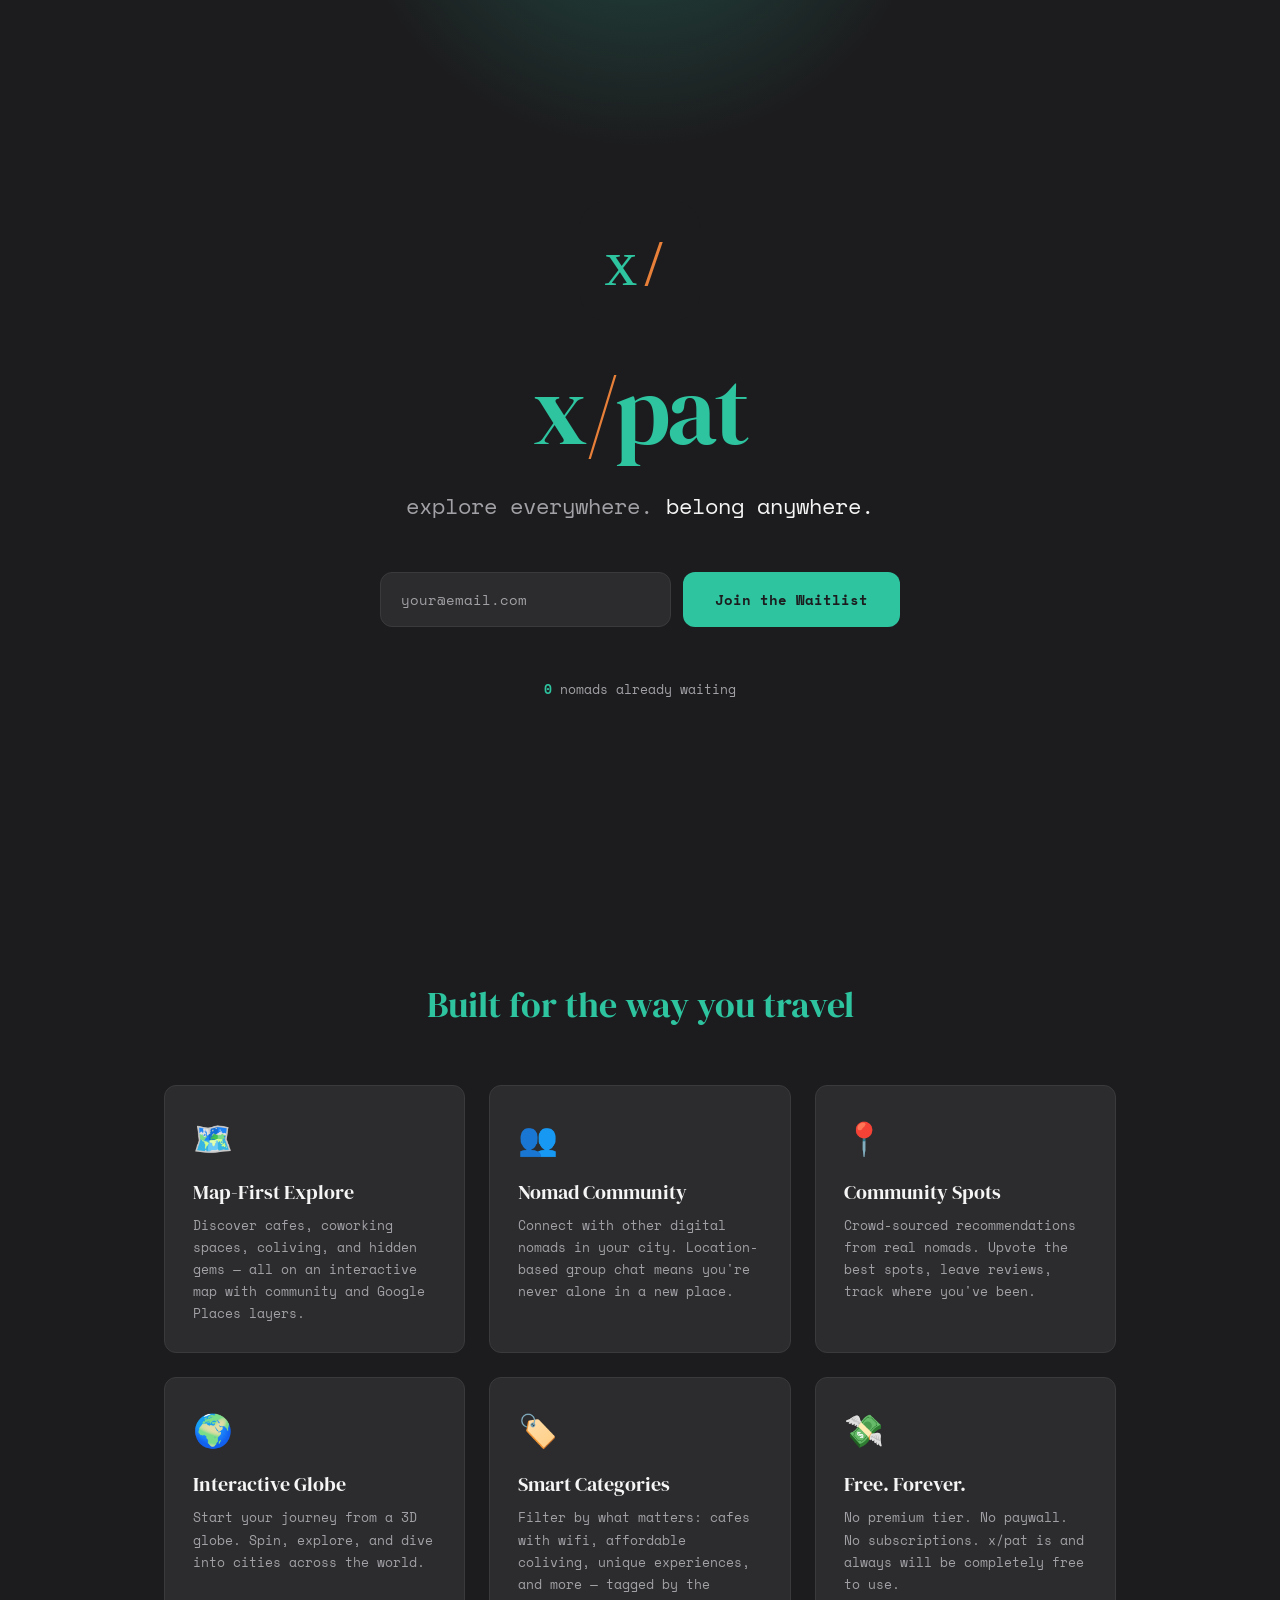
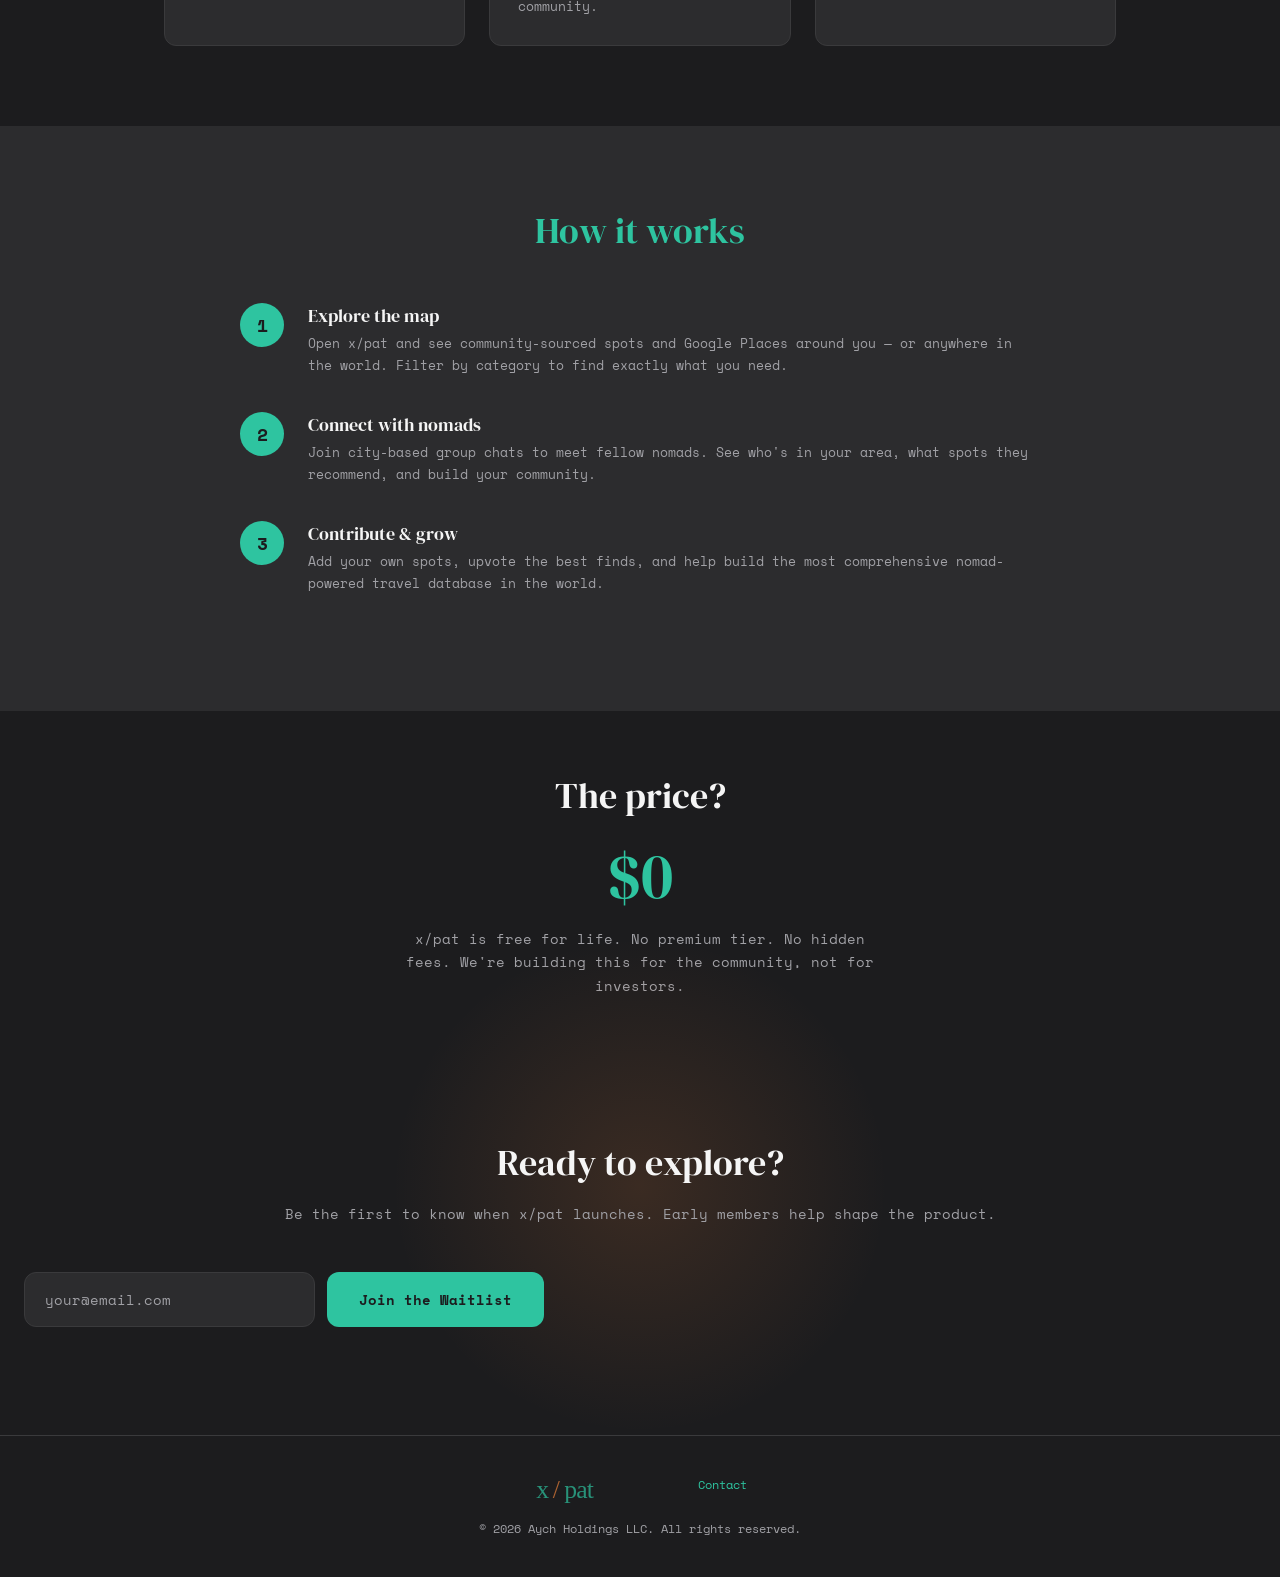
==== index.html @ 2e7b9e13 "Apply 2A brand identity across waitlist site - App icon: x/ monogram (teal x, amber slash) on dark r" ====
<!DOCTYPE html>
<html lang="en">
<head>
<meta charset="UTF-8">
<meta name="viewport" content="width=device-width, initial-scale=1.0">
<title>x/pat — explore everywhere. belong anywhere.</title>
<meta name="description" content="x/pat is the community-powered travel platform built for digital nomads. Discover spots, connect with nomads, explore the world. Free forever.">
<meta property="og:title" content="x/pat — explore everywhere. belong anywhere.">
<meta property="og:description" content="The travel app built by nomads, for nomads. Join the waitlist.">
<meta property="og:type" content="website">
<meta property="og:url" content="https://xpat.social">
<meta name="twitter:card" content="summary_large_image">
<link rel="canonical" href="https://xpat.social">
<link rel="icon" type="image/svg+xml" href="favicon.svg">
<link href="https://fonts.googleapis.com/css2?family=DM+Serif+Display&family=Space+Mono:wght@400;700&display=swap" rel="stylesheet">
<style>
  :root {
    --teal: #2EC4A0;
    --teal-glow: rgba(46, 196, 160, 0.3);
    --amber: #E8803A;
    --bg: #1C1C1E;
    --bg2: #2C2C2E;
    --bg3: #3A3A3C;
    --text: #F5F5F5;
    --text2: #A1A1A6;
  }
  * { margin: 0; padding: 0; box-sizing: border-box; }
  html { scroll-behavior: smooth; }
  body {
    font-family: 'Space Mono', monospace;
    background: var(--bg);
    color: var(--text);
    min-height: 100vh;
    overflow-x: hidden;
  }
  h1, h2, h3, h4 { font-family: 'DM Serif Display', serif; font-weight: 400; }
  a { color: var(--teal); text-decoration: none; }

  /* Hero */
  .hero {
    min-height: 100vh;
    display: flex;
    flex-direction: column;
    align-items: center;
    justify-content: center;
    text-align: center;
    padding: 40px 24px;
    position: relative;
  }
  .hero::before {
    content: '';
    position: absolute;
    top: -50%;
    left: 50%;
    transform: translateX(-50%);
    width: 600px;
    height: 600px;
    background: radial-gradient(circle, var(--teal-glow) 0%, transparent 70%);
    border-radius: 50%;
    pointer-events: none;
    animation: pulse 4s ease-in-out infinite;
  }
  @keyframes pulse {
    0%, 100% { opacity: 0.3; transform: translateX(-50%) scale(1); }
    50% { opacity: 0.6; transform: translateX(-50%) scale(1.1); }
  }
  .logo-icon {
    width: 120px;
    height: 120px;
    margin-bottom: 24px;
    position: relative;
    z-index: 1;
    border-radius: 26px;
  }
  .slash {
    color: var(--amber);
  }
  .brand {
    font-family: 'DM Serif Display', serif;
    font-size: clamp(56px, 12vw, 96px);
    color: var(--teal);
    letter-spacing: -2px;
    position: relative;
    z-index: 1;
  }
  .tagline {
    font-size: clamp(16px, 3vw, 22px);
    color: var(--text2);
    margin-top: 12px;
    line-height: 1.6;
    position: relative;
    z-index: 1;
  }
  .tagline em {
    color: var(--text);
    font-style: normal;
  }

  /* Waitlist Form */
  .waitlist-form {
    margin-top: 48px;
    display: flex;
    gap: 12px;
    flex-wrap: wrap;
    justify-content: center;
    position: relative;
    z-index: 1;
    max-width: 520px;
    width: 100%;
  }
  .waitlist-form input {
    flex: 1;
    min-width: 240px;
    padding: 16px 20px;
    border-radius: 12px;
    border: 1px solid var(--bg3);
    background: var(--bg2);
    color: var(--text);
    font-family: 'Space Mono', monospace;
    font-size: 14px;
    outline: none;
    transition: border-color 0.3s;
  }
  .waitlist-form input:focus {
    border-color: var(--teal);
  }
  .waitlist-form input::placeholder {
    color: var(--text2);
  }
  .waitlist-form button {
    padding: 16px 32px;
    border-radius: 12px;
    border: none;
    background: var(--teal);
    color: var(--bg);
    font-family: 'Space Mono', monospace;
    font-weight: 700;
    font-size: 14px;
    cursor: pointer;
    transition: all 0.3s;
    white-space: nowrap;
  }
  .waitlist-form button:hover {
    background: #25a384;
    transform: translateY(-2px);
    box-shadow: 0 8px 24px var(--teal-glow);
  }
  .waitlist-form button:disabled {
    opacity: 0.6;
    cursor: not-allowed;
    transform: none;
  }
  .form-msg {
    width: 100%;
    text-align: center;
    font-size: 13px;
    margin-top: 8px;
    min-height: 20px;
    position: relative;
    z-index: 1;
  }
  .form-msg.success { color: var(--teal); }
  .form-msg.error { color: var(--amber); }

  .waitlist-count {
    margin-top: 24px;
    font-size: 13px;
    color: var(--text2);
    position: relative;
    z-index: 1;
  }
  .waitlist-count span { color: var(--teal); font-weight: 700; }

  /* Features */
  .features {
    padding: 80px 24px;
    max-width: 1000px;
    margin: 0 auto;
  }
  .features h2 {
    font-size: 36px;
    text-align: center;
    margin-bottom: 56px;
    color: var(--teal);
  }
  .feature-grid {
    display: grid;
    grid-template-columns: repeat(auto-fit, minmax(280px, 1fr));
    gap: 24px;
  }
  .feature-card {
    background: var(--bg2);
    border-radius: 12px;
    padding: 28px;
    border: 1px solid var(--bg3);
    transition: all 0.3s;
  }
  .feature-card:hover {
    border-color: var(--teal);
    transform: translateY(-4px);
  }
  .feature-icon { font-size: 32px; margin-bottom: 16px; }
  .feature-card h3 {
    font-size: 20px;
    margin-bottom: 8px;
    color: var(--text);
  }
  .feature-card p {
    font-size: 13px;
    color: var(--text2);
    line-height: 1.7;
  }

  /* How it works */
  .how {
    padding: 80px 24px;
    background: var(--bg2);
  }
  .how-inner {
    max-width: 800px;
    margin: 0 auto;
  }
  .how h2 {
    font-size: 36px;
    text-align: center;
    margin-bottom: 48px;
    color: var(--teal);
  }
  .step {
    display: flex;
    gap: 24px;
    margin-bottom: 36px;
    align-items: flex-start;
  }
  .step-num {
    width: 44px;
    height: 44px;
    border-radius: 50%;
    background: var(--teal);
    color: var(--bg);
    display: flex;
    align-items: center;
    justify-content: center;
    font-weight: 700;
    font-size: 18px;
    flex-shrink: 0;
  }
  .step h4 { font-size: 18px; margin-bottom: 4px; }
  .step p { font-size: 13px; color: var(--text2); line-height: 1.7; }

  /* Free forever banner */
  .free-banner {
    padding: 60px 24px;
    text-align: center;
  }
  .free-banner h2 {
    font-size: 36px;
    margin-bottom: 12px;
  }
  .free-banner .price {
    font-size: 64px;
    color: var(--teal);
    font-family: 'DM Serif Display', serif;
  }
  .free-banner p {
    color: var(--text2);
    font-size: 14px;
    margin-top: 8px;
    max-width: 500px;
    margin-left: auto;
    margin-right: auto;
    line-height: 1.7;
  }

  /* CTA */
  .cta {
    padding: 80px 24px;
    text-align: center;
    position: relative;
  }
  .cta::before {
    content: '';
    position: absolute;
    bottom: 0;
    left: 50%;
    transform: translateX(-50%);
    width: 500px;
    height: 500px;
    background: radial-gradient(circle, rgba(232, 128, 58, 0.15) 0%, transparent 70%);
    border-radius: 50%;
    pointer-events: none;
  }
  .cta h2 {
    font-size: 36px;
    margin-bottom: 16px;
    position: relative;
    z-index: 1;
  }
  .cta p {
    color: var(--text2);
    font-size: 14px;
    margin-bottom: 32px;
    position: relative;
    z-index: 1;
  }

  /* Footer */
  footer {
    padding: 40px 24px;
    text-align: center;
    border-top: 1px solid var(--bg3);
    font-size: 12px;
    color: var(--text2);
  }
  footer a { color: var(--teal); }
  .footer-links {
    display: flex;
    justify-content: center;
    gap: 24px;
    margin-bottom: 16px;
    flex-wrap: wrap;
  }

  /* Mobile */
  @media (max-width: 480px) {
    .waitlist-form { flex-direction: column; }
    .waitlist-form input { min-width: 100%; }
    .waitlist-form button { width: 100%; }
    .step { flex-direction: column; gap: 12px; }
  }
</style>
</head>
<body>

<!-- Hero -->
<section class="hero">
  <img src="logo-icon.svg" alt="x/pat" class="logo-icon">
  <h1 class="brand">x<span class="slash">/</span>pat</h1>
  <p class="tagline">explore everywhere. <em>belong anywhere.</em></p>

  <form class="waitlist-form" id="waitlistForm">
    <input type="email" id="emailInput" placeholder="your@email.com" required autocomplete="email">
    <button type="submit" id="submitBtn">Join the Waitlist</button>
  </form>
  <div class="form-msg" id="formMsg"></div>
  <div class="waitlist-count">
    <span id="count">0</span> nomads already waiting
  </div>
</section>

<!-- Features -->
<section class="features">
  <h2>Built for the way you travel</h2>
  <div class="feature-grid">
    <div class="feature-card">
      <div class="feature-icon">🗺️</div>
      <h3>Map-First Explore</h3>
      <p>Discover cafes, coworking spaces, coliving, and hidden gems — all on an interactive map with community and Google Places layers.</p>
    </div>
    <div class="feature-card">
      <div class="feature-icon">👥</div>
      <h3>Nomad Community</h3>
      <p>Connect with other digital nomads in your city. Location-based group chat means you're never alone in a new place.</p>
    </div>
    <div class="feature-card">
      <div class="feature-icon">📍</div>
      <h3>Community Spots</h3>
      <p>Crowd-sourced recommendations from real nomads. Upvote the best spots, leave reviews, track where you've been.</p>
    </div>
    <div class="feature-card">
      <div class="feature-icon">🌍</div>
      <h3>Interactive Globe</h3>
      <p>Start your journey from a 3D globe. Spin, explore, and dive into cities across the world.</p>
    </div>
    <div class="feature-card">
      <div class="feature-icon">🏷️</div>
      <h3>Smart Categories</h3>
      <p>Filter by what matters: cafes with wifi, affordable coliving, unique experiences, and more — tagged by the community.</p>
    </div>
    <div class="feature-card">
      <div class="feature-icon">💸</div>
      <h3>Free. Forever.</h3>
      <p>No premium tier. No paywall. No subscriptions. x/pat is and always will be completely free to use.</p>
    </div>
  </div>
</section>

<!-- How it works -->
<section class="how">
  <div class="how-inner">
    <h2>How it works</h2>
    <div class="step">
      <div class="step-num">1</div>
      <div>
        <h4>Explore the map</h4>
        <p>Open x/pat and see community-sourced spots and Google Places around you — or anywhere in the world. Filter by category to find exactly what you need.</p>
      </div>
    </div>
    <div class="step">
      <div class="step-num">2</div>
      <div>
        <h4>Connect with nomads</h4>
        <p>Join city-based group chats to meet fellow nomads. See who's in your area, what spots they recommend, and build your community.</p>
      </div>
    </div>
    <div class="step">
      <div class="step-num">3</div>
      <div>
        <h4>Contribute & grow</h4>
        <p>Add your own spots, upvote the best finds, and help build the most comprehensive nomad-powered travel database in the world.</p>
      </div>
    </div>
  </div>
</section>

<!-- Free forever -->
<section class="free-banner">
  <h2>The price?</h2>
  <div class="price">$0</div>
  <p>x/pat is free for life. No premium tier. No hidden fees. We're building this for the community, not for investors.</p>
</section>

<!-- CTA -->
<section class="cta">
  <h2>Ready to explore?</h2>
  <p>Be the first to know when x/pat launches. Early members help shape the product.</p>
  <form class="waitlist-form" id="waitlistForm2">
    <input type="email" id="emailInput2" placeholder="your@email.com" required autocomplete="email">
    <button type="submit">Join the Waitlist</button>
  </form>
  <div class="form-msg" id="formMsg2"></div>
</section>

<!-- Footer -->
<footer>
  <div class="footer-links">
    <img src="logo-full.svg" alt="x/pat" style="height: 28px; opacity: 0.7;">
    <a href="mailto:alex@xpat.social">Contact</a>
  </div>
  <p>&copy; 2026 Aych Holdings LLC. All rights reserved.</p>
</footer>

<script>
const SUPABASE_URL = 'https://diiqponrvrcpwoerenwz.supabase.co';
const SUPABASE_KEY = 'eyJhbGciOiJIUzI1NiIsInR5cCI6IkpXVCJ9.eyJpc3MiOiJzdXBhYmFzZSIsInJlZiI6ImRpaXFwb25ydnJjcHdvZXJlbnd6Iiwicm9sZSI6ImFub24iLCJpYXQiOjE3NzI5ODI4ODMsImV4cCI6MjA4ODU1ODg4M30.3rkaz6nZC_2_3UsHQNd07PnFoBkypBwstBeH7lr6wPQ';

async function getCount() {
  try {
    const res = await fetch(`${SUPABASE_URL}/rest/v1/waitlist?select=id`, {
      headers: { 'apikey': SUPABASE_KEY, 'Authorization': `Bearer ${SUPABASE_KEY}`, 'Prefer': 'count=exact' }
    });
    const count = res.headers.get('content-range')?.split('/')[1] || '0';
    document.getElementById('count').textContent = count;
  } catch(e) {}
}

async function submitEmail(email, msgEl, btnEl) {
  btnEl.disabled = true;
  btnEl.textContent = 'Joining...';
  msgEl.className = 'form-msg';
  msgEl.textContent = '';

  try {
    const res = await fetch(`${SUPABASE_URL}/rest/v1/waitlist`, {
      method: 'POST',
      headers: {
        'apikey': SUPABASE_KEY,
        'Authorization': `Bearer ${SUPABASE_KEY}`,
        'Content-Type': 'application/json',
        'Prefer': 'return=minimal'
      },
      body: JSON.stringify({ email: email.toLowerCase().trim() })
    });

    if (res.ok) {
      msgEl.className = 'form-msg success';
      msgEl.textContent = "You're on the list! We'll be in touch soon.";
      btnEl.textContent = 'You\'re In!';
      getCount();
    } else if (res.status === 409) {
      msgEl.className = 'form-msg success';
      msgEl.textContent = "You're already on the list! We'll be in touch soon.";
      btnEl.textContent = 'Already Joined';
    } else {
      throw new Error('Failed');
    }
  } catch(e) {
    msgEl.className = 'form-msg error';
    msgEl.textContent = 'Something went wrong. Try again.';
    btnEl.disabled = false;
    btnEl.textContent = 'Join the Waitlist';
  }
}

document.getElementById('waitlistForm').addEventListener('submit', (e) => {
  e.preventDefault();
  submitEmail(
    document.getElementById('emailInput').value,
    document.getElementById('formMsg'),
    document.querySelector('#waitlistForm button')
  );
});

document.getElementById('waitlistForm2').addEventListener('submit', (e) => {
  e.preventDefault();
  submitEmail(
    document.getElementById('emailInput2').value,
    document.getElementById('formMsg2'),
    document.querySelector('#waitlistForm2 button')
  );
});

getCount();
</script>
</body>
</html>
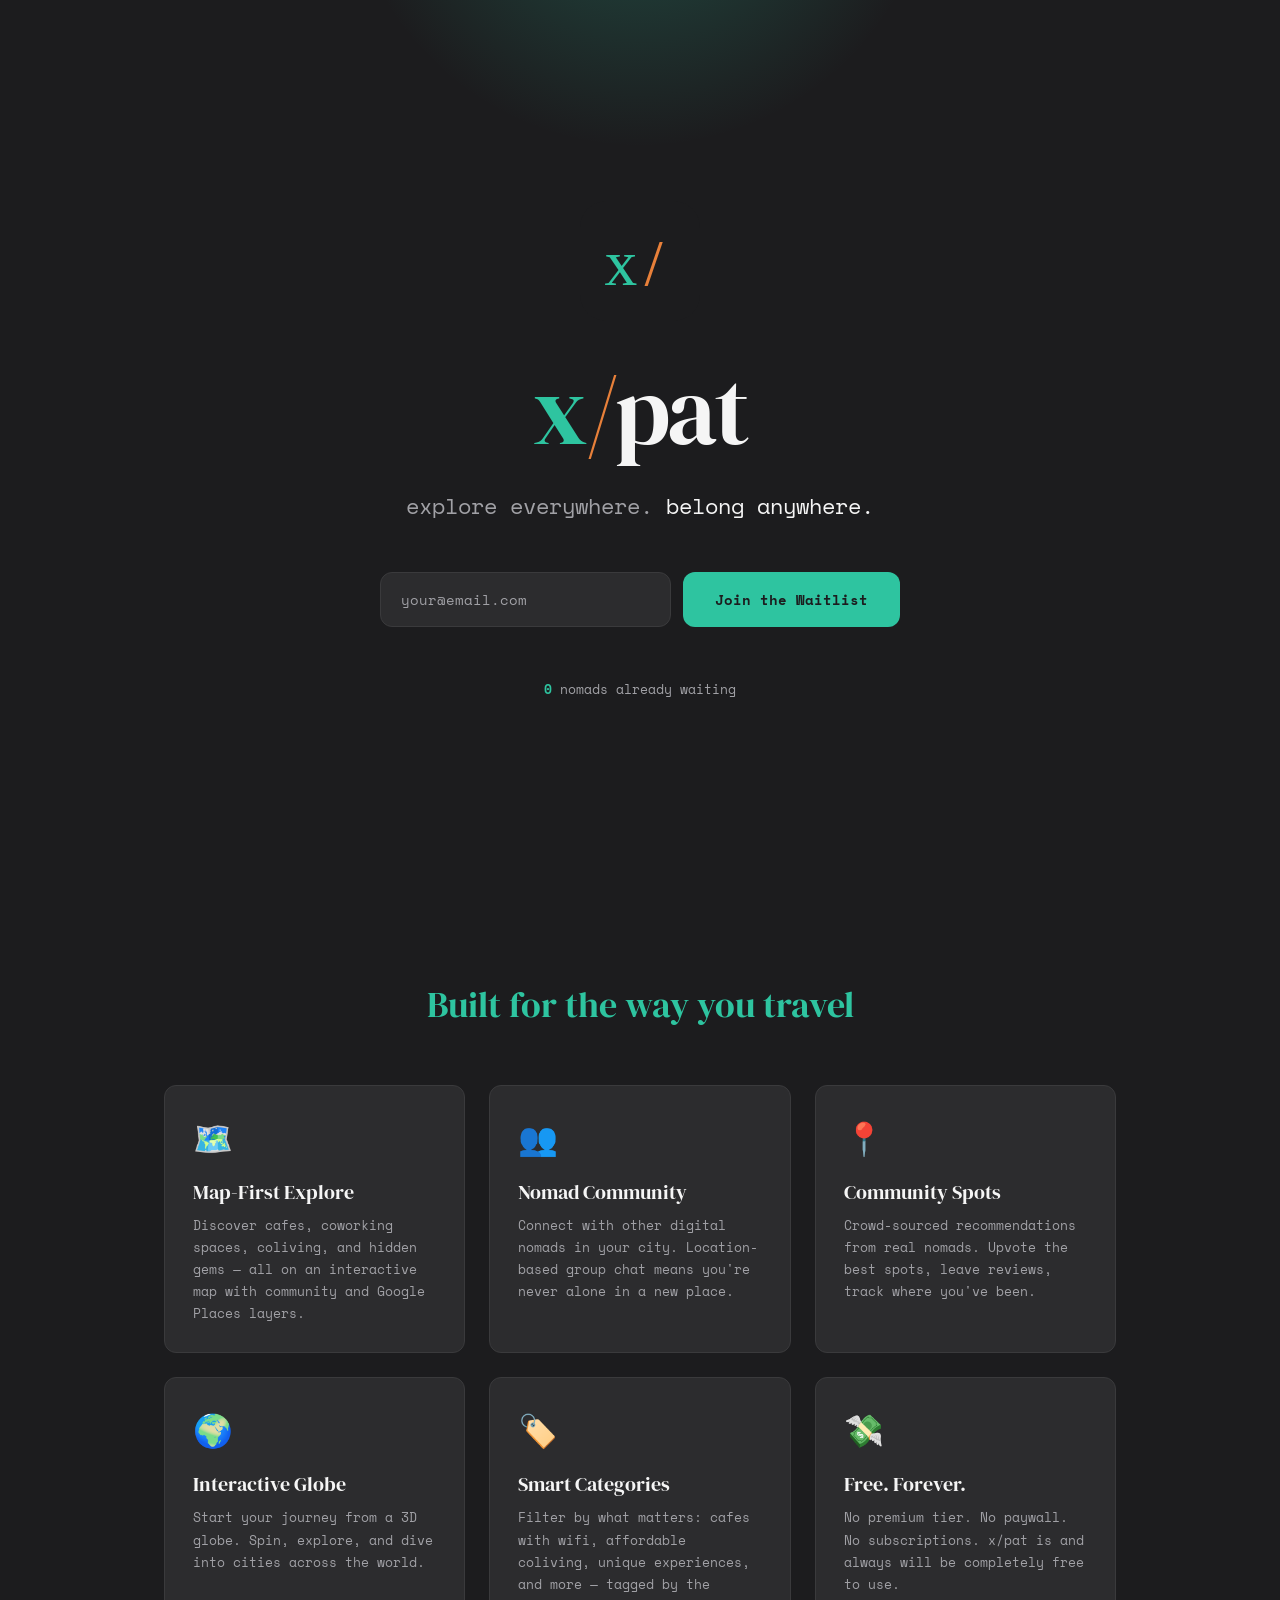
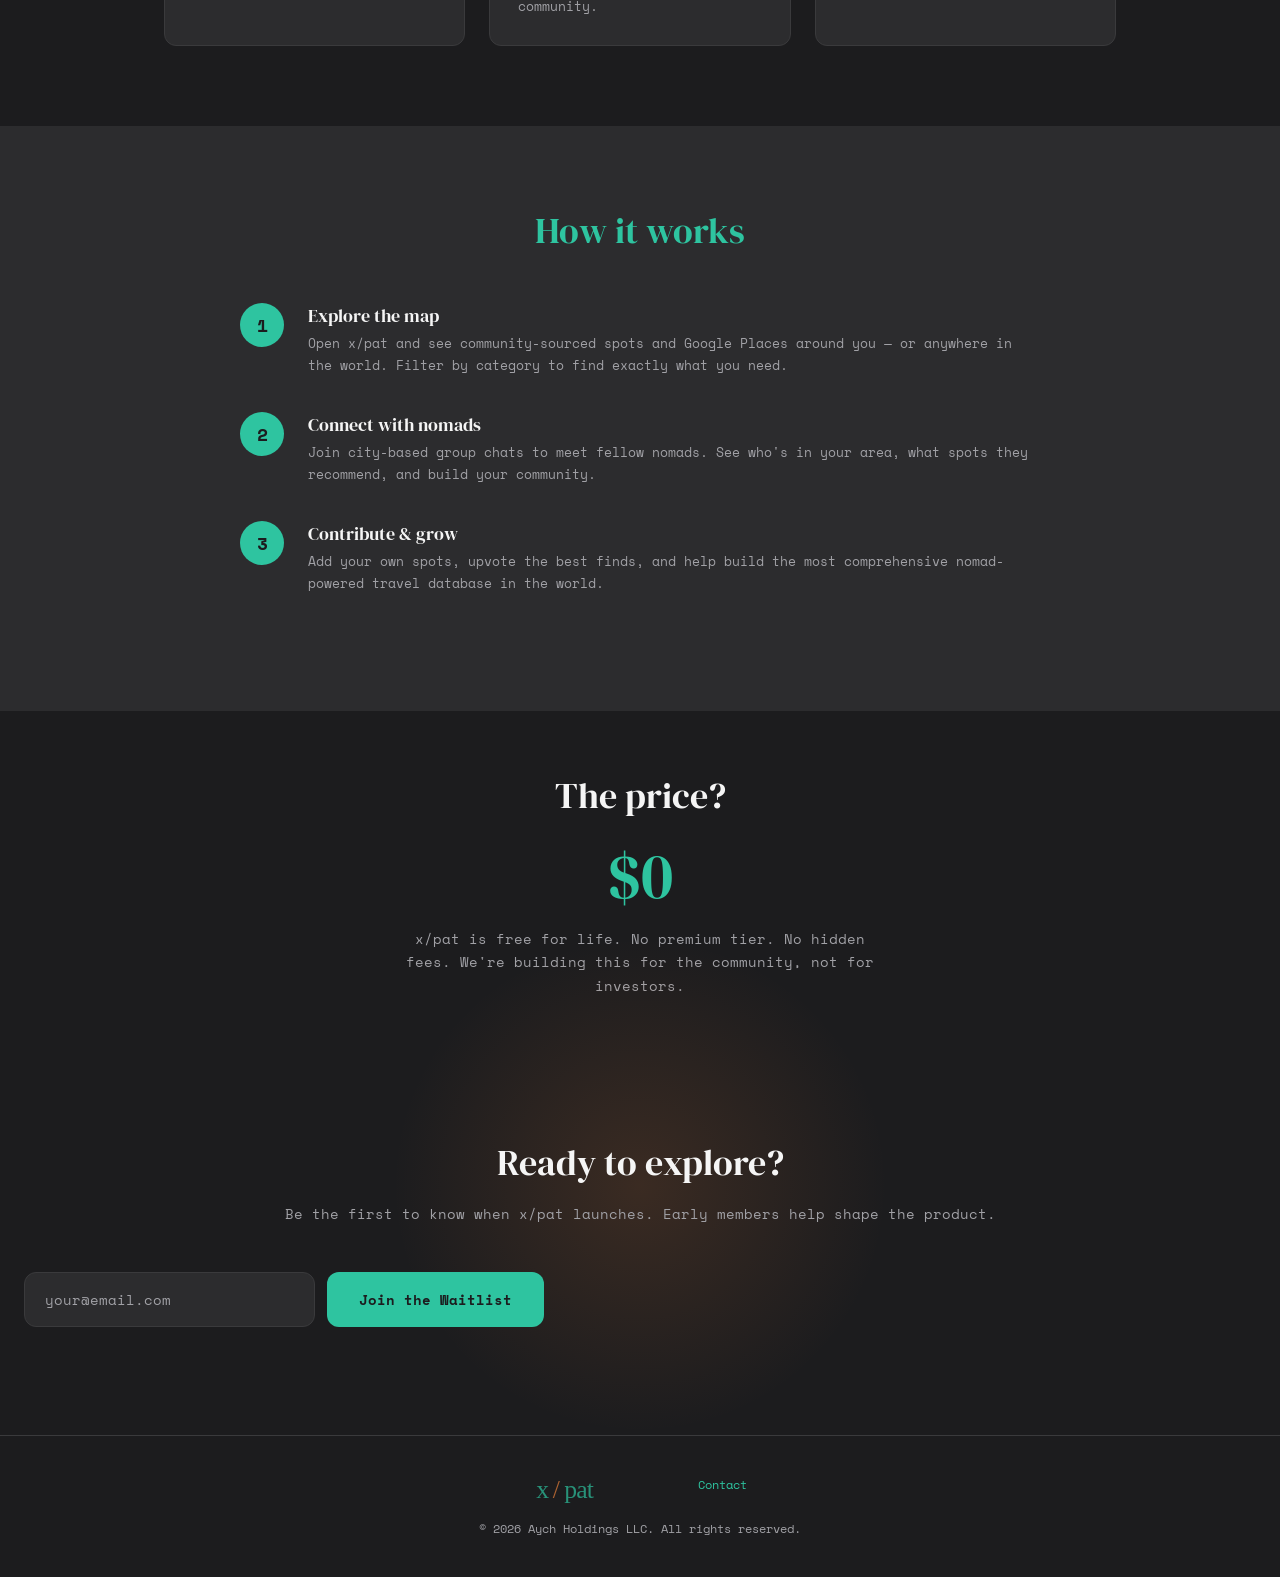
==== commit 63db2511: "Refine brand: neutral 'pat' with colored x/ mark - x(teal) /(amber) are the brand mark — always colo" ====
--- a/index.html
+++ b/index.html
@@ -75,6 +75,9 @@
   .slash {
     color: var(--amber);
   }
+  .brand-word {
+    color: var(--text);
+  }
   .brand {
     font-family: 'DM Serif Display', serif;
     font-size: clamp(56px, 12vw, 96px);
@@ -335,7 +338,7 @@
 <!-- Hero -->
 <section class="hero">
   <img src="logo-icon.svg" alt="x/pat" class="logo-icon">
-  <h1 class="brand">x<span class="slash">/</span>pat</h1>
+  <h1 class="brand">x<span class="slash">/</span><span class="brand-word">pat</span></h1>
   <p class="tagline">explore everywhere. <em>belong anywhere.</em></p>
 
   <form class="waitlist-form" id="waitlistForm">
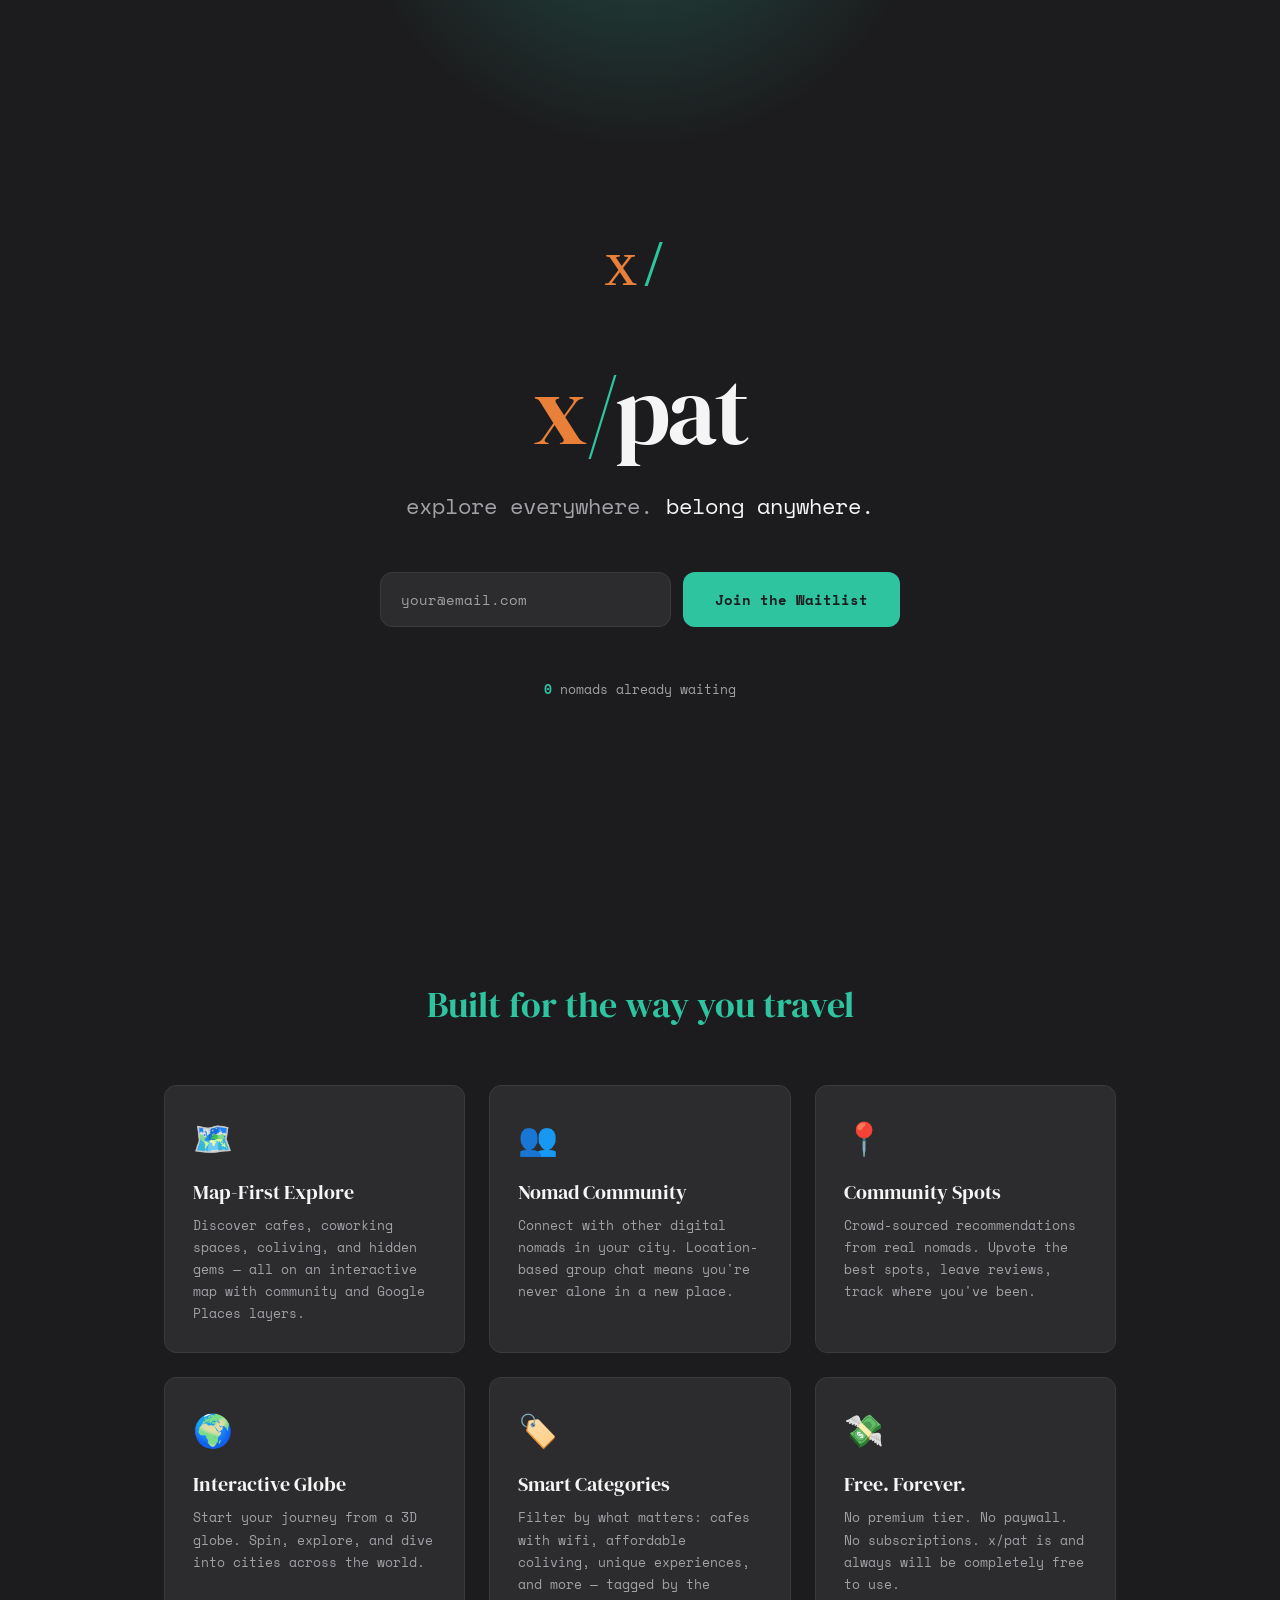
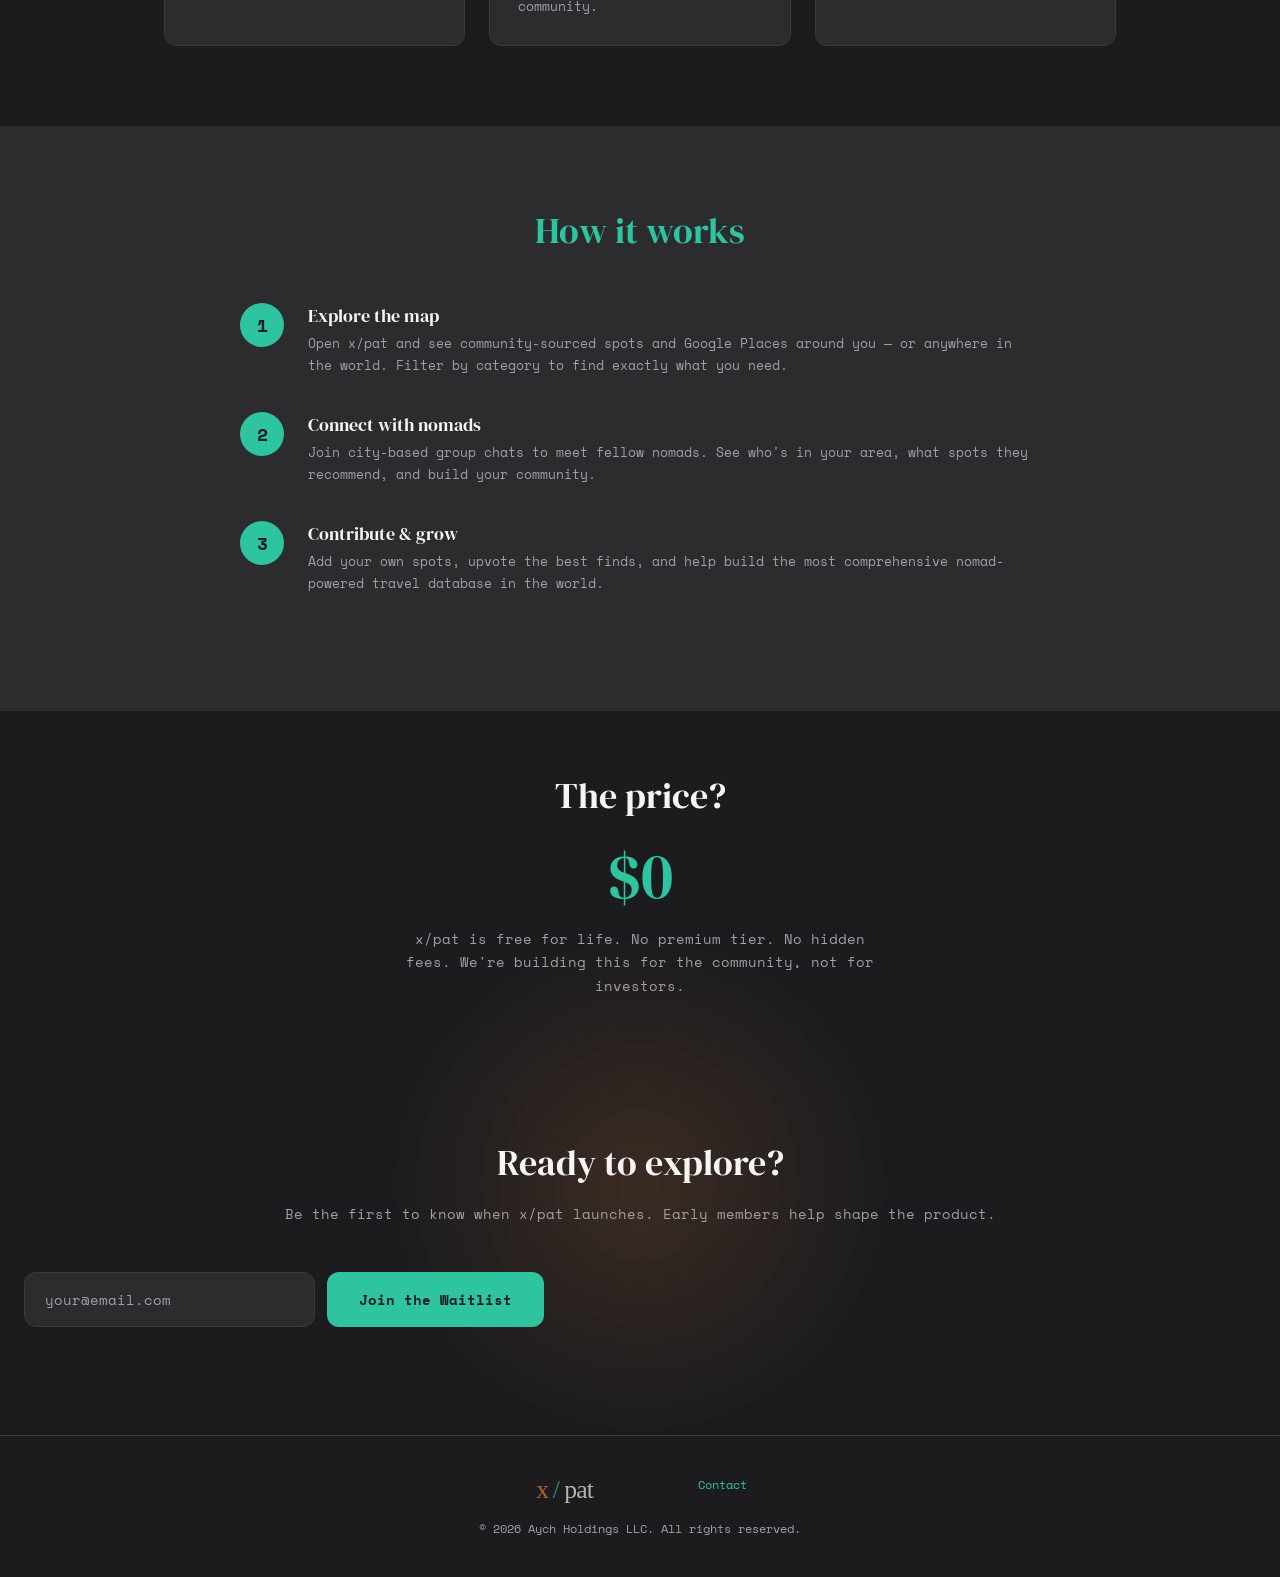
==== commit 2a2e983e: "Invert brand colors: amber x + teal slash - x is now amber #E8803A (warm, grounding) - / is now teal" ====
--- a/index.html
+++ b/index.html
@@ -73,7 +73,7 @@
     border-radius: 26px;
   }
   .slash {
-    color: var(--amber);
+    color: var(--teal);
   }
   .brand-word {
     color: var(--text);
@@ -81,7 +81,7 @@
   .brand {
     font-family: 'DM Serif Display', serif;
     font-size: clamp(56px, 12vw, 96px);
-    color: var(--teal);
+    color: var(--amber);
     letter-spacing: -2px;
     position: relative;
     z-index: 1;
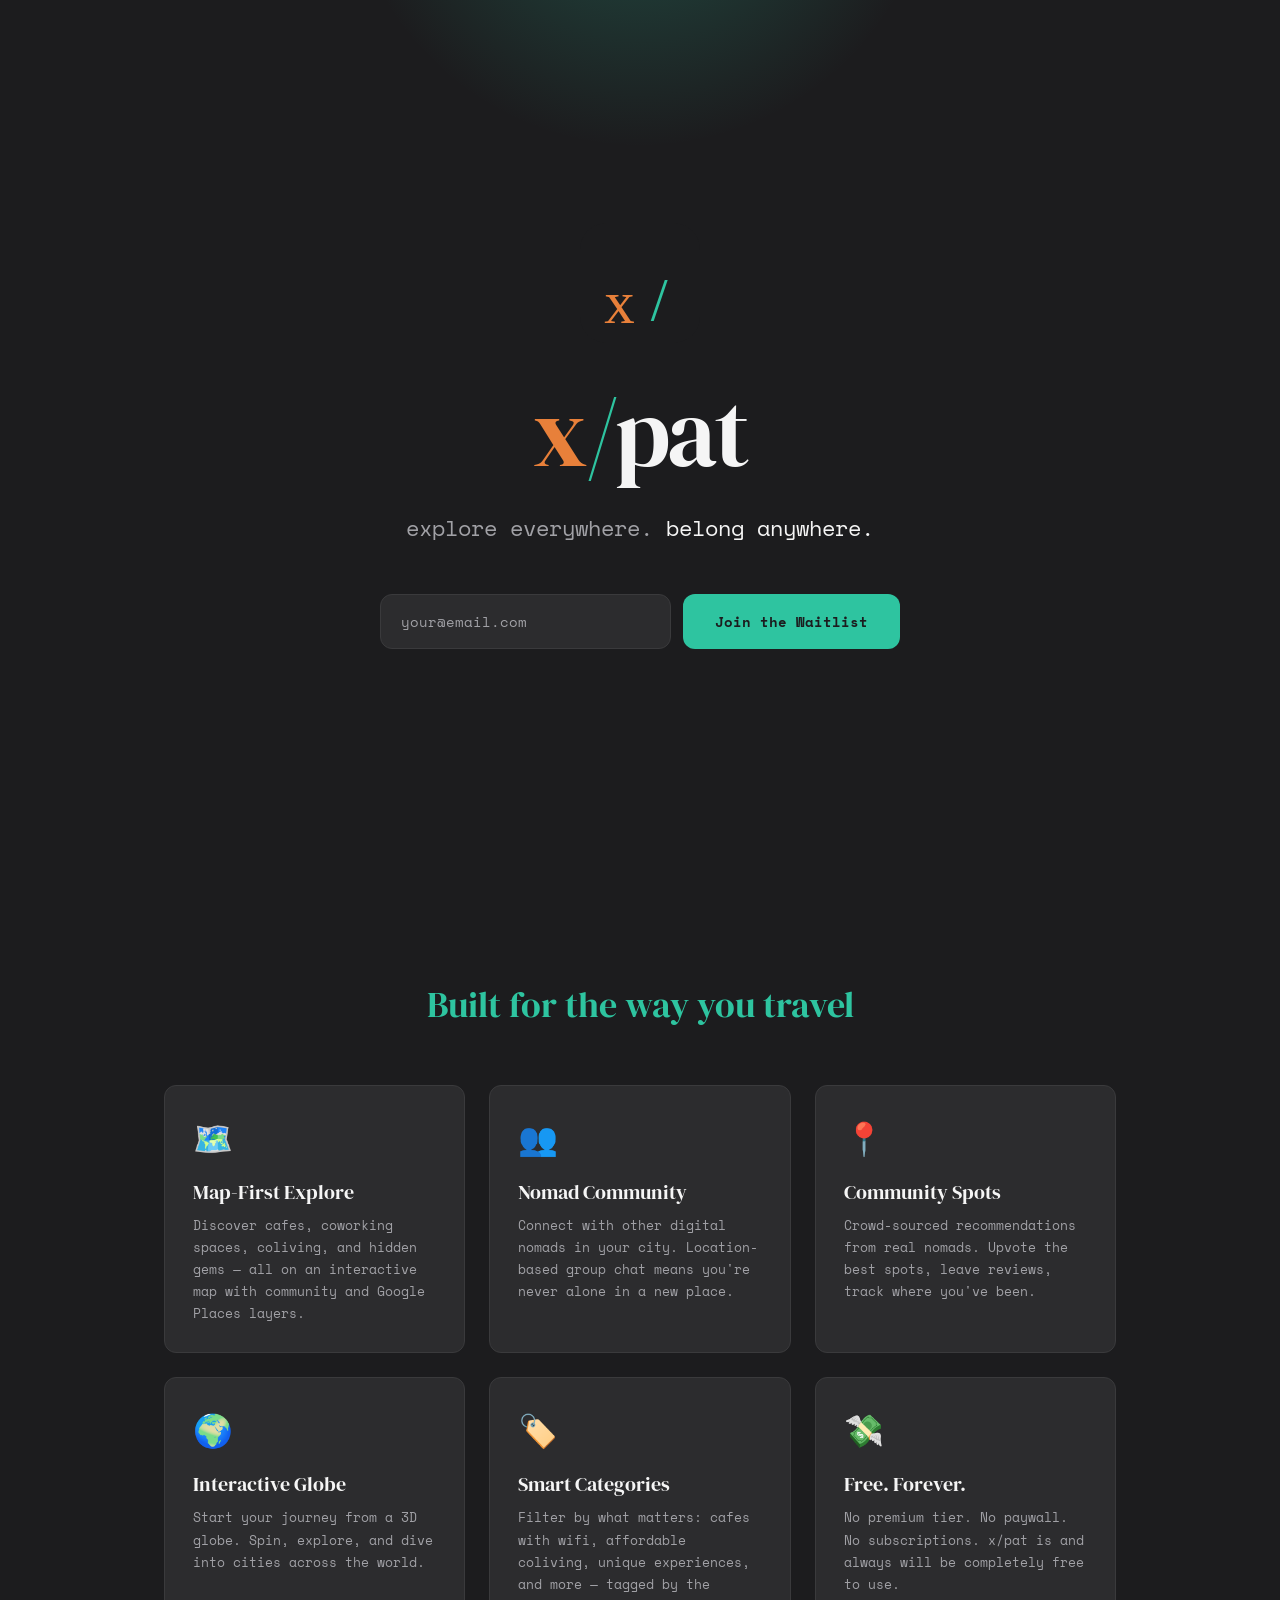
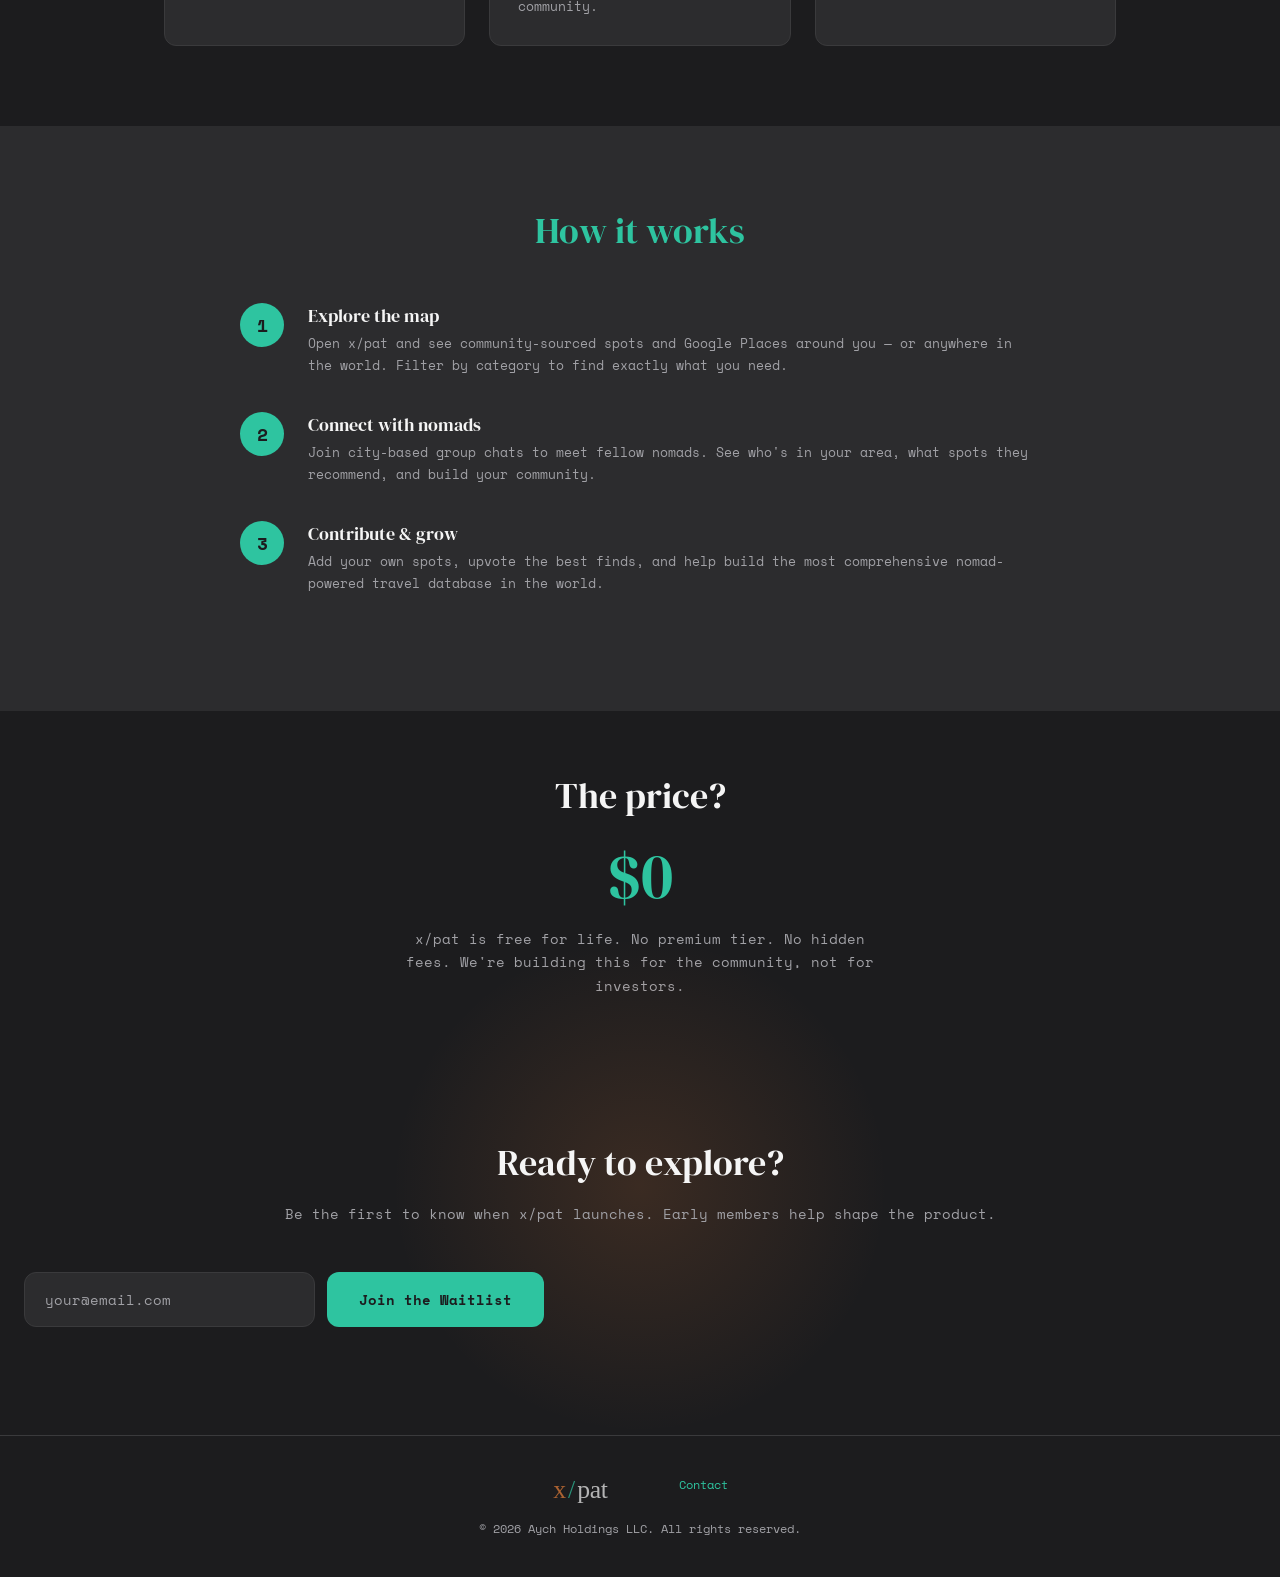
==== commit 612ed4b4: "Center logos and remove waitlist counter from site - Recentered x/ monogram in app icon using text-a" ====
--- a/index.html
+++ b/index.html
@@ -165,14 +165,6 @@
   .form-msg.success { color: var(--teal); }
   .form-msg.error { color: var(--amber); }
 
-  .waitlist-count {
-    margin-top: 24px;
-    font-size: 13px;
-    color: var(--text2);
-    position: relative;
-    z-index: 1;
-  }
-  .waitlist-count span { color: var(--teal); font-weight: 700; }
 
   /* Features */
   .features {
@@ -346,9 +338,6 @@
     <button type="submit" id="submitBtn">Join the Waitlist</button>
   </form>
   <div class="form-msg" id="formMsg"></div>
-  <div class="waitlist-count">
-    <span id="count">0</span> nomads already waiting
-  </div>
 </section>
 
 <!-- Features -->
@@ -447,15 +436,6 @@
 const SUPABASE_URL = 'https://diiqponrvrcpwoerenwz.supabase.co';
 const SUPABASE_KEY = 'eyJhbGciOiJIUzI1NiIsInR5cCI6IkpXVCJ9.eyJpc3MiOiJzdXBhYmFzZSIsInJlZiI6ImRpaXFwb25ydnJjcHdvZXJlbnd6Iiwicm9sZSI6ImFub24iLCJpYXQiOjE3NzI5ODI4ODMsImV4cCI6MjA4ODU1ODg4M30.3rkaz6nZC_2_3UsHQNd07PnFoBkypBwstBeH7lr6wPQ';
 
-async function getCount() {
-  try {
-    const res = await fetch(`${SUPABASE_URL}/rest/v1/waitlist?select=id`, {
-      headers: { 'apikey': SUPABASE_KEY, 'Authorization': `Bearer ${SUPABASE_KEY}`, 'Prefer': 'count=exact' }
-    });
-    const count = res.headers.get('content-range')?.split('/')[1] || '0';
-    document.getElementById('count').textContent = count;
-  } catch(e) {}
-}
 
 async function submitEmail(email, msgEl, btnEl) {
   btnEl.disabled = true;
@@ -479,7 +459,7 @@
       msgEl.className = 'form-msg success';
       msgEl.textContent = "You're on the list! We'll be in touch soon.";
       btnEl.textContent = 'You\'re In!';
-      getCount();
+
     } else if (res.status === 409) {
       msgEl.className = 'form-msg success';
       msgEl.textContent = "You're already on the list! We'll be in touch soon.";
@@ -513,7 +493,6 @@
   );
 });
 
-getCount();
 </script>
 </body>
 </html>
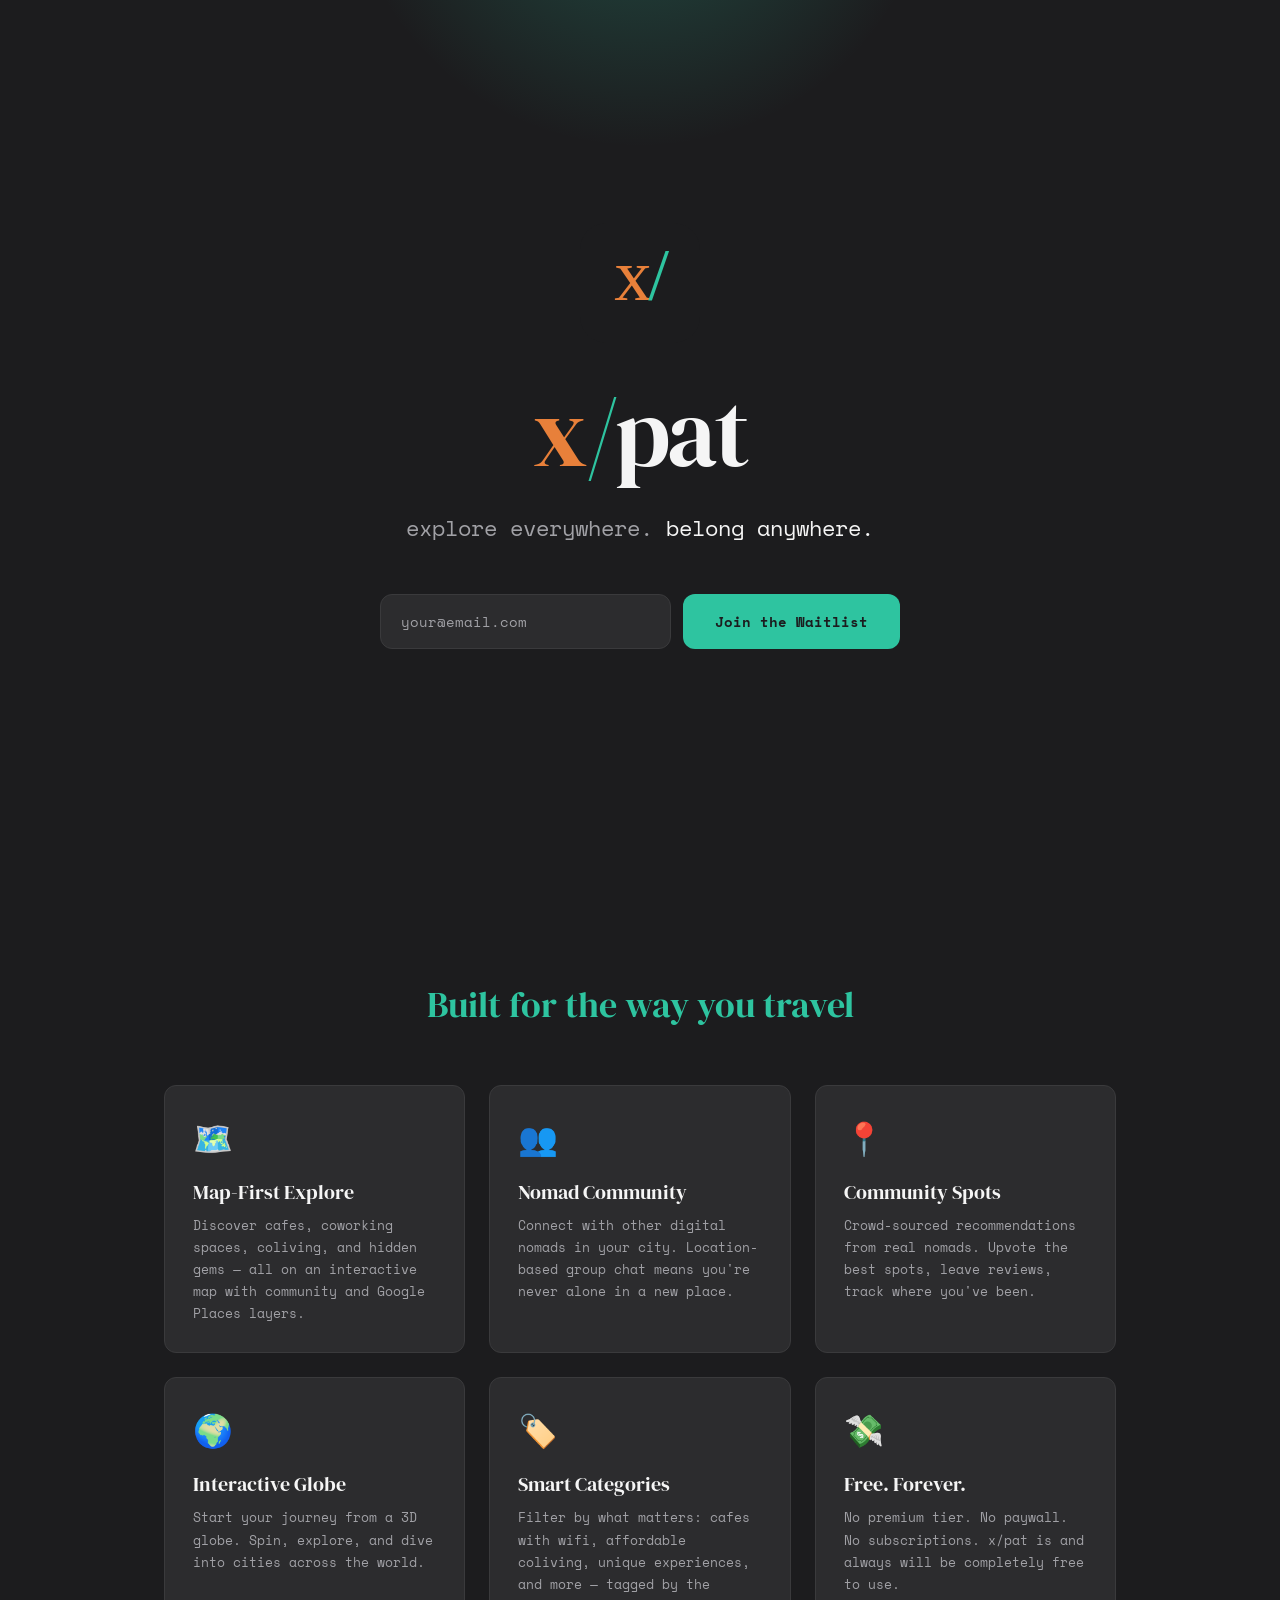
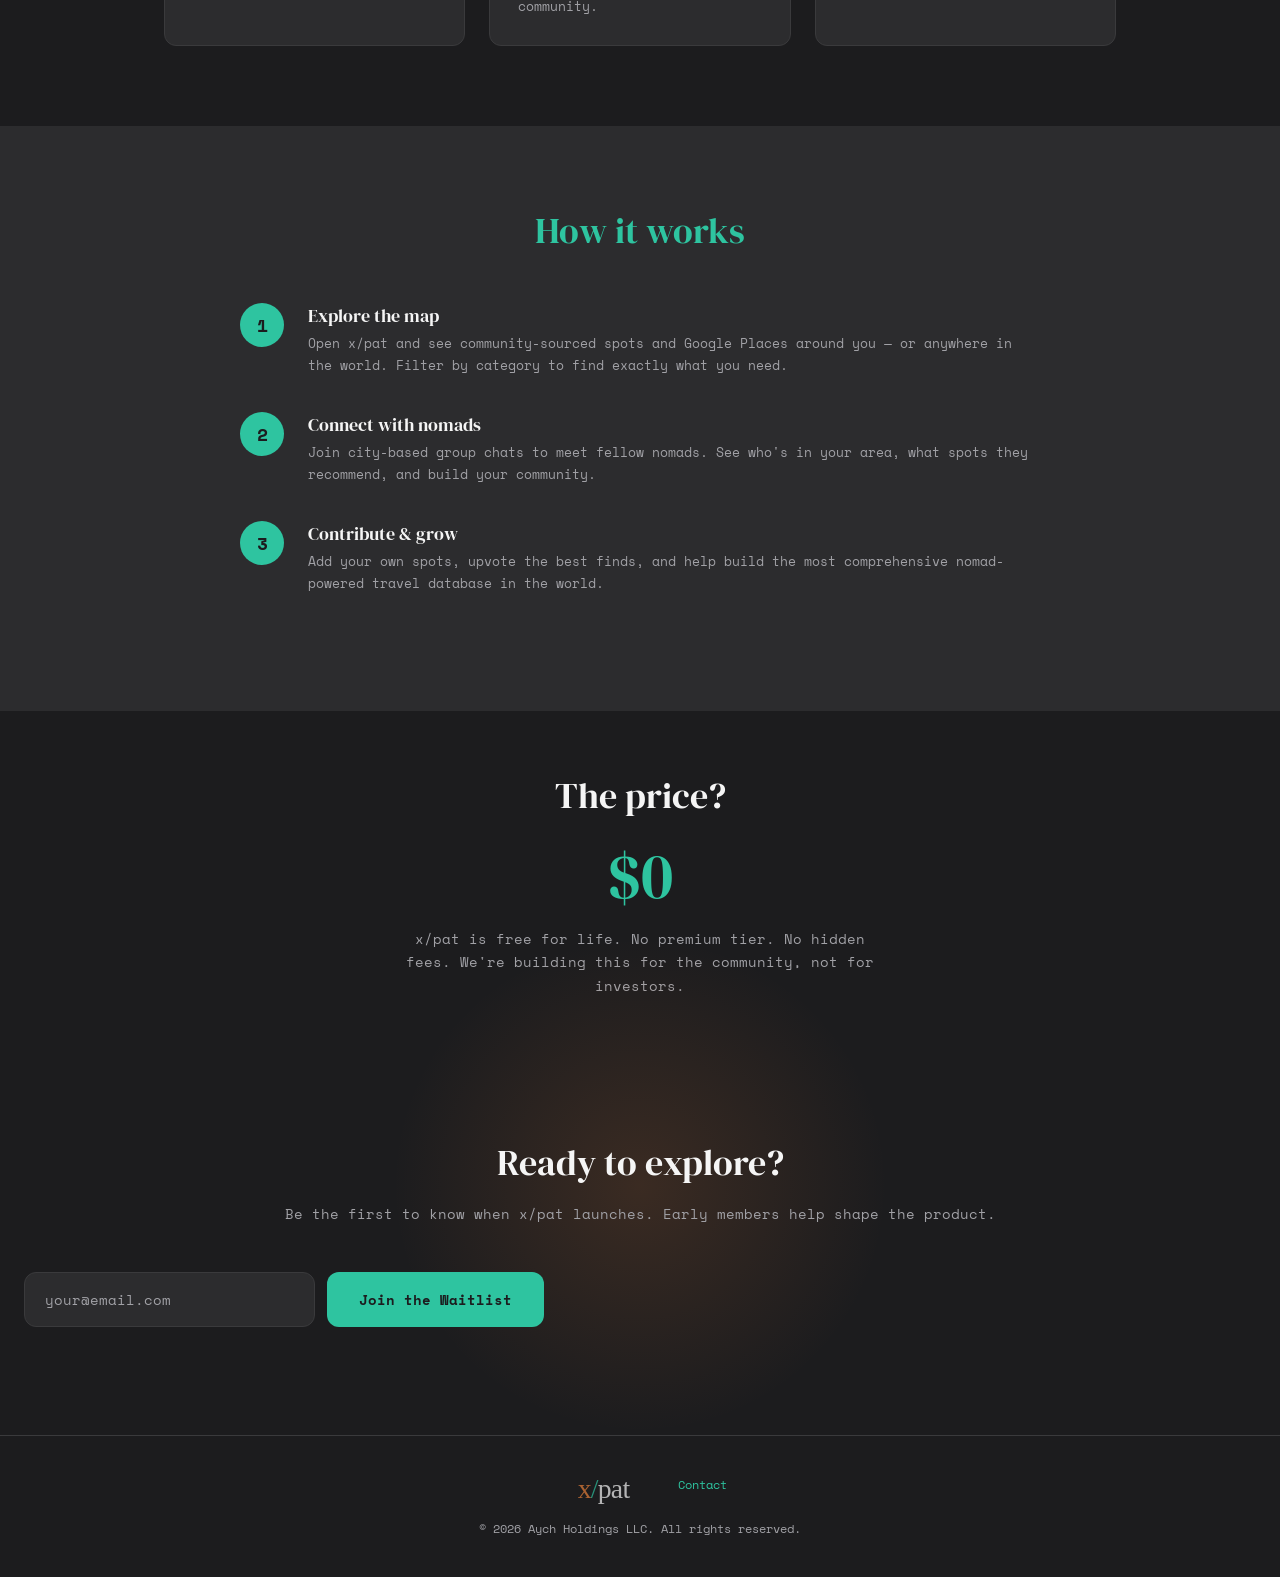
==== commit 2183796c: "Add Universal Links, App Links, and Apple Smart Banner - Add .well-known/apple-app-site-association " ====
--- a/index.html
+++ b/index.html
@@ -11,6 +11,7 @@
 <meta property="og:url" content="https://xpat.social">
 <meta name="twitter:card" content="summary_large_image">
 <link rel="canonical" href="https://xpat.social">
+<meta name="apple-itunes-app" content="app-id=6760299061">
 <link rel="icon" type="image/svg+xml" href="favicon.svg">
 <link href="https://fonts.googleapis.com/css2?family=DM+Serif+Display&family=Space+Mono:wght@400;700&display=swap" rel="stylesheet">
 <style>
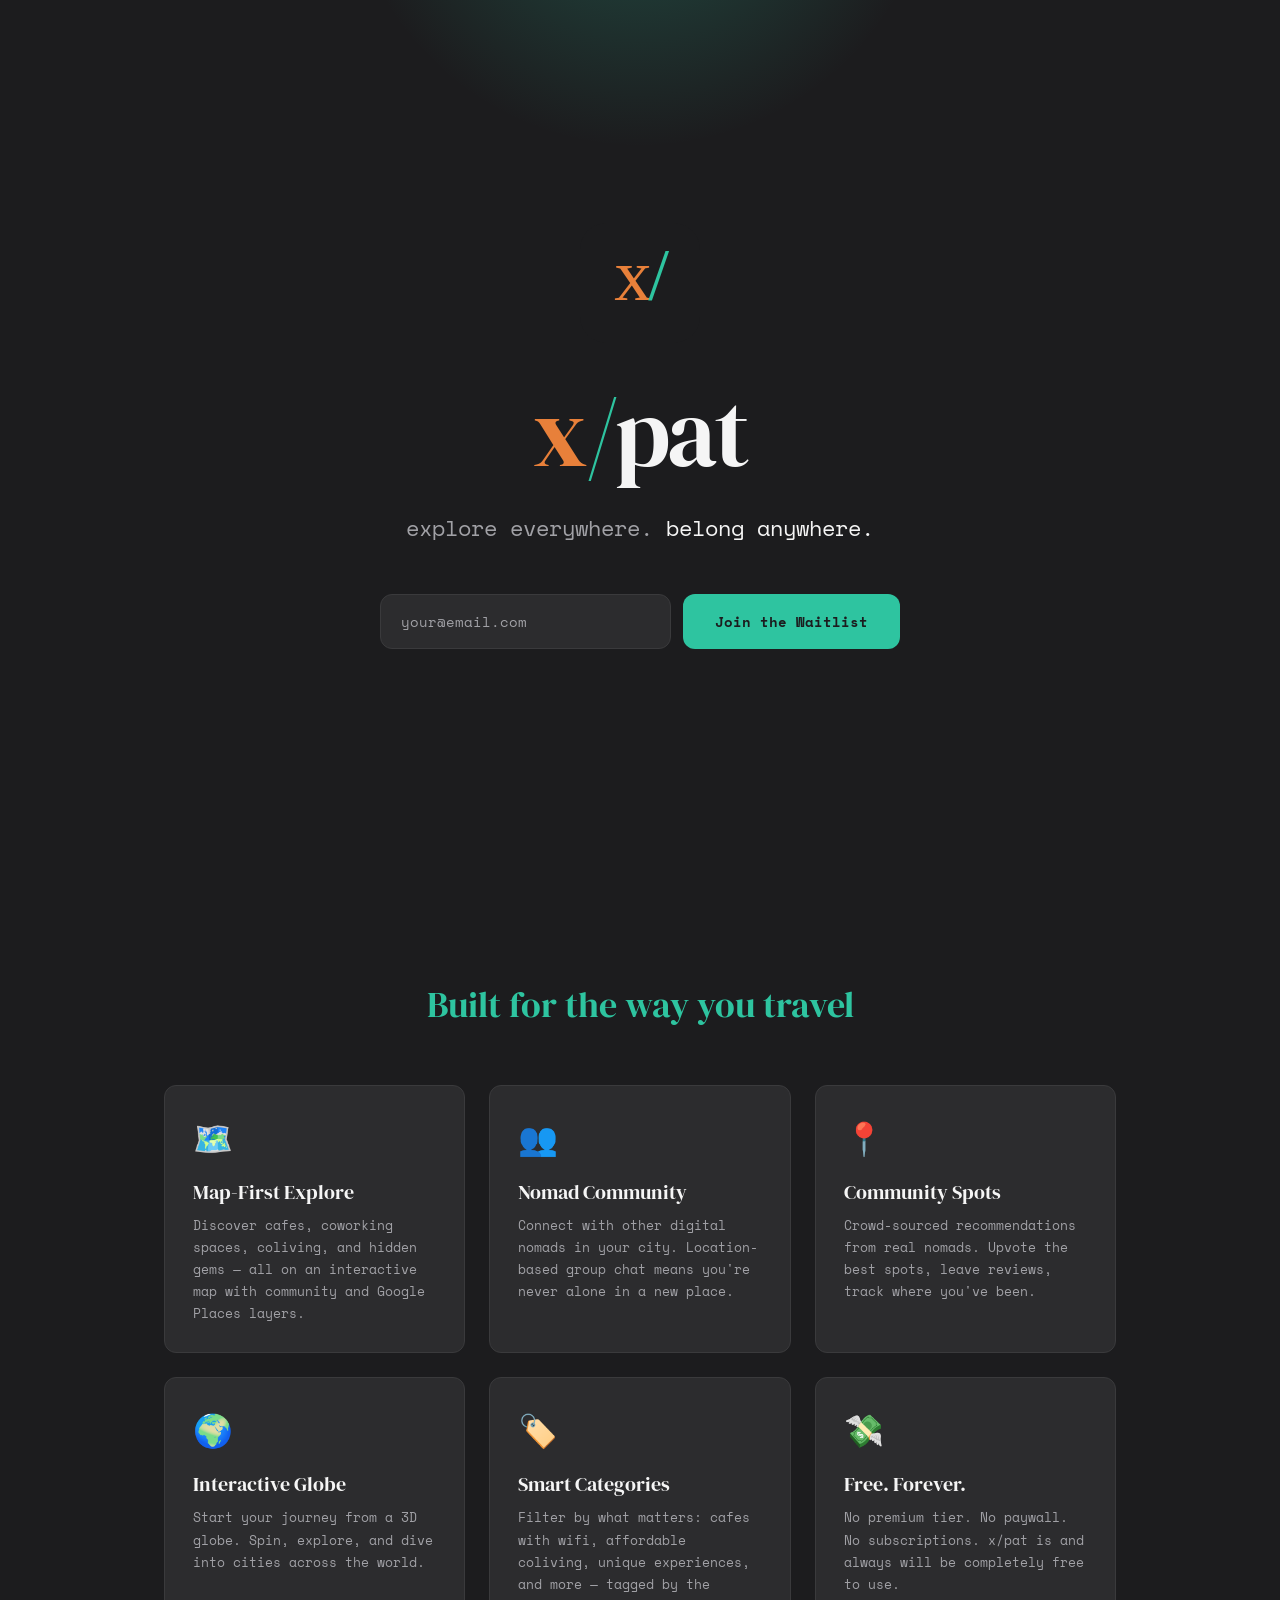
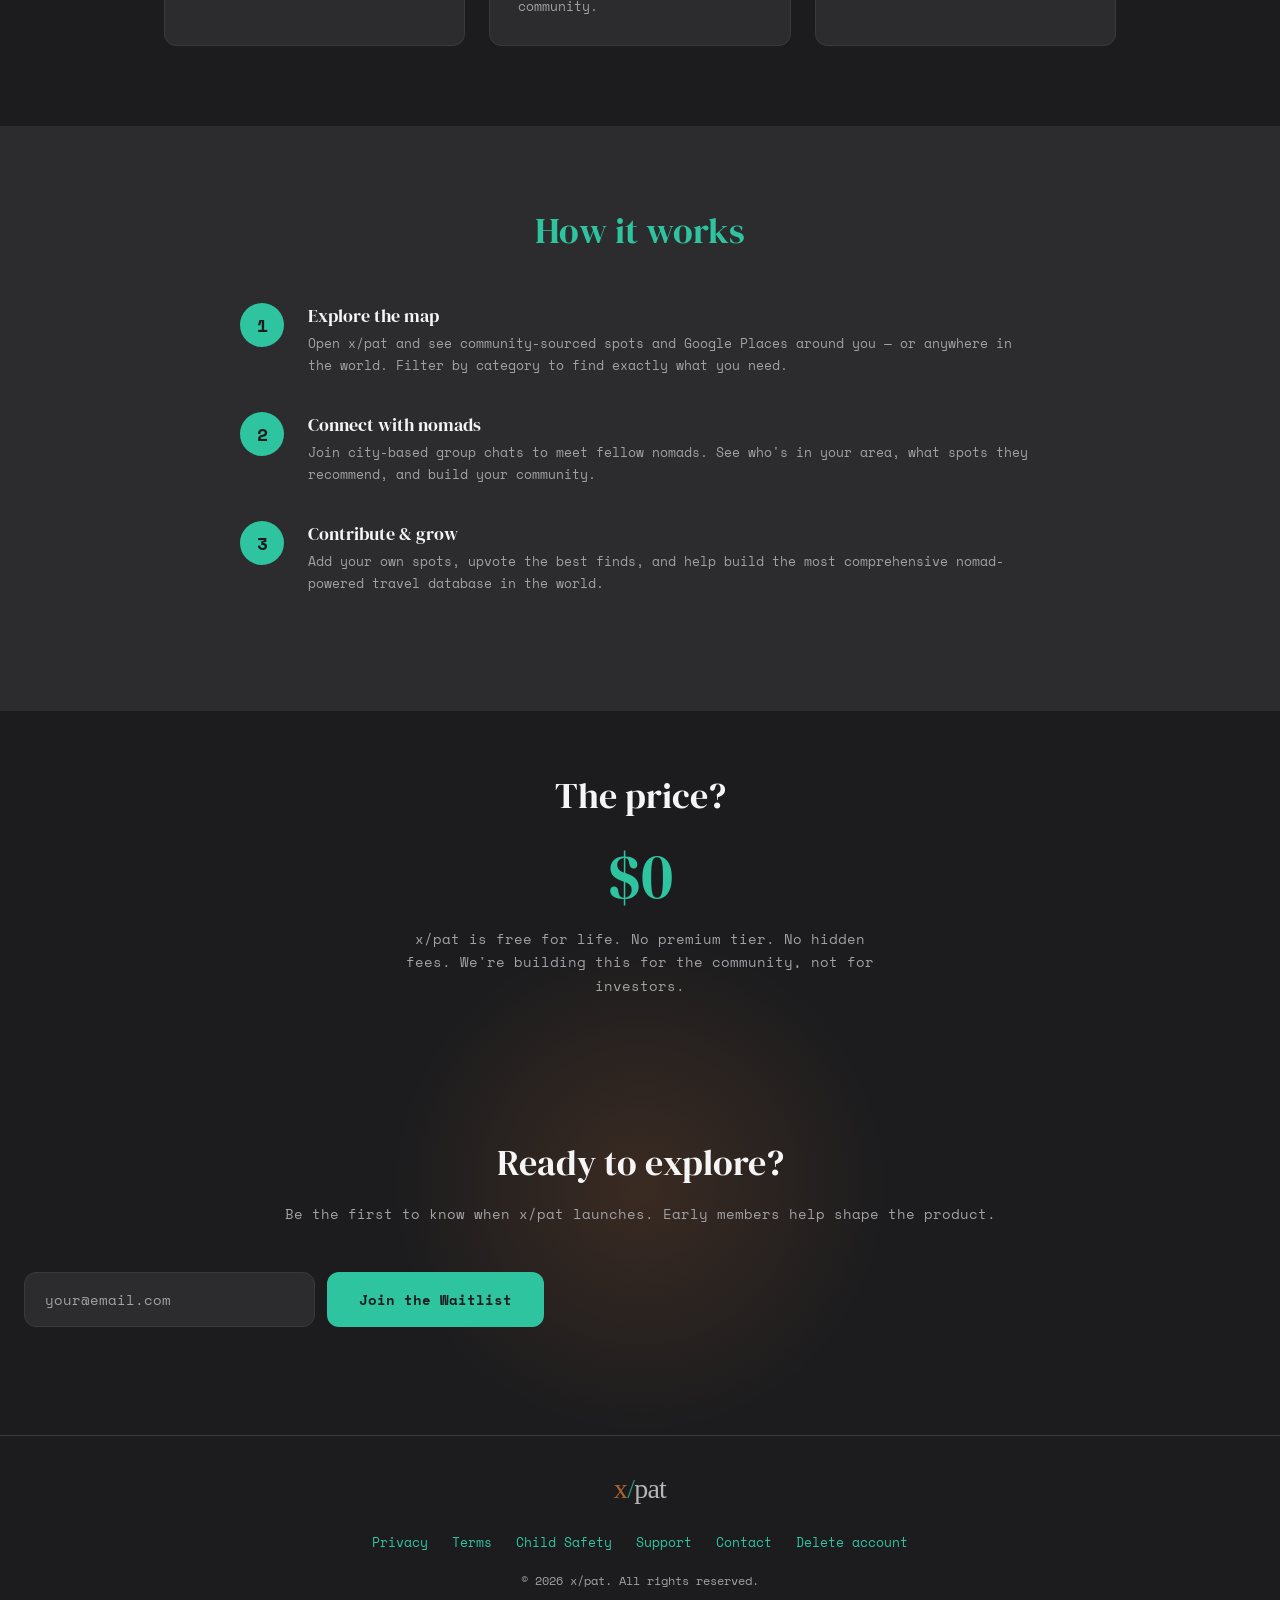
==== commit 45380cf2: "Add legal pages and footer links to the current site Keeps the existing homepage design; only the fo" ====
--- a/index.html
+++ b/index.html
@@ -26,7 +26,7 @@
     --text2: #A1A1A6;
   }
   * { margin: 0; padding: 0; box-sizing: border-box; }
-  html { scroll-behavior: smooth; }
+  html { scroll-behavior: smooth; overflow-x: hidden; }
   body {
     font-family: 'Space Mono', monospace;
     background: var(--bg);
@@ -316,6 +316,15 @@
     margin-bottom: 16px;
     flex-wrap: wrap;
   }
+  .footer-nav {
+    display: flex;
+    flex-wrap: wrap;
+    justify-content: center;
+    gap: 0 4px;
+    margin-bottom: 8px;
+    font-size: 13px;
+  }
+  .footer-nav a { display: inline-block; padding: 12px 10px; }
 
   /* Mobile */
   @media (max-width: 480px) {
@@ -428,9 +437,16 @@
 <footer>
   <div class="footer-links">
     <img src="logo-full.svg" alt="x/pat" style="height: 28px; opacity: 0.7;">
-    <a href="mailto:alex@xpat.social">Contact</a>
   </div>
-  <p>&copy; 2026 Aych Holdings LLC. All rights reserved.</p>
+  <nav class="footer-nav" aria-label="Legal and support">
+    <a href="privacy-policy">Privacy</a>
+    <a href="terms-of-service">Terms</a>
+    <a href="child-safety">Child Safety</a>
+    <a href="support">Support</a>
+    <a href="mailto:hello@xpat.social">Contact</a>
+    <a href="delete-account">Delete account</a>
+  </nav>
+  <p>&copy; 2026 x/pat. All rights reserved.</p>
 </footer>
 
 <script>
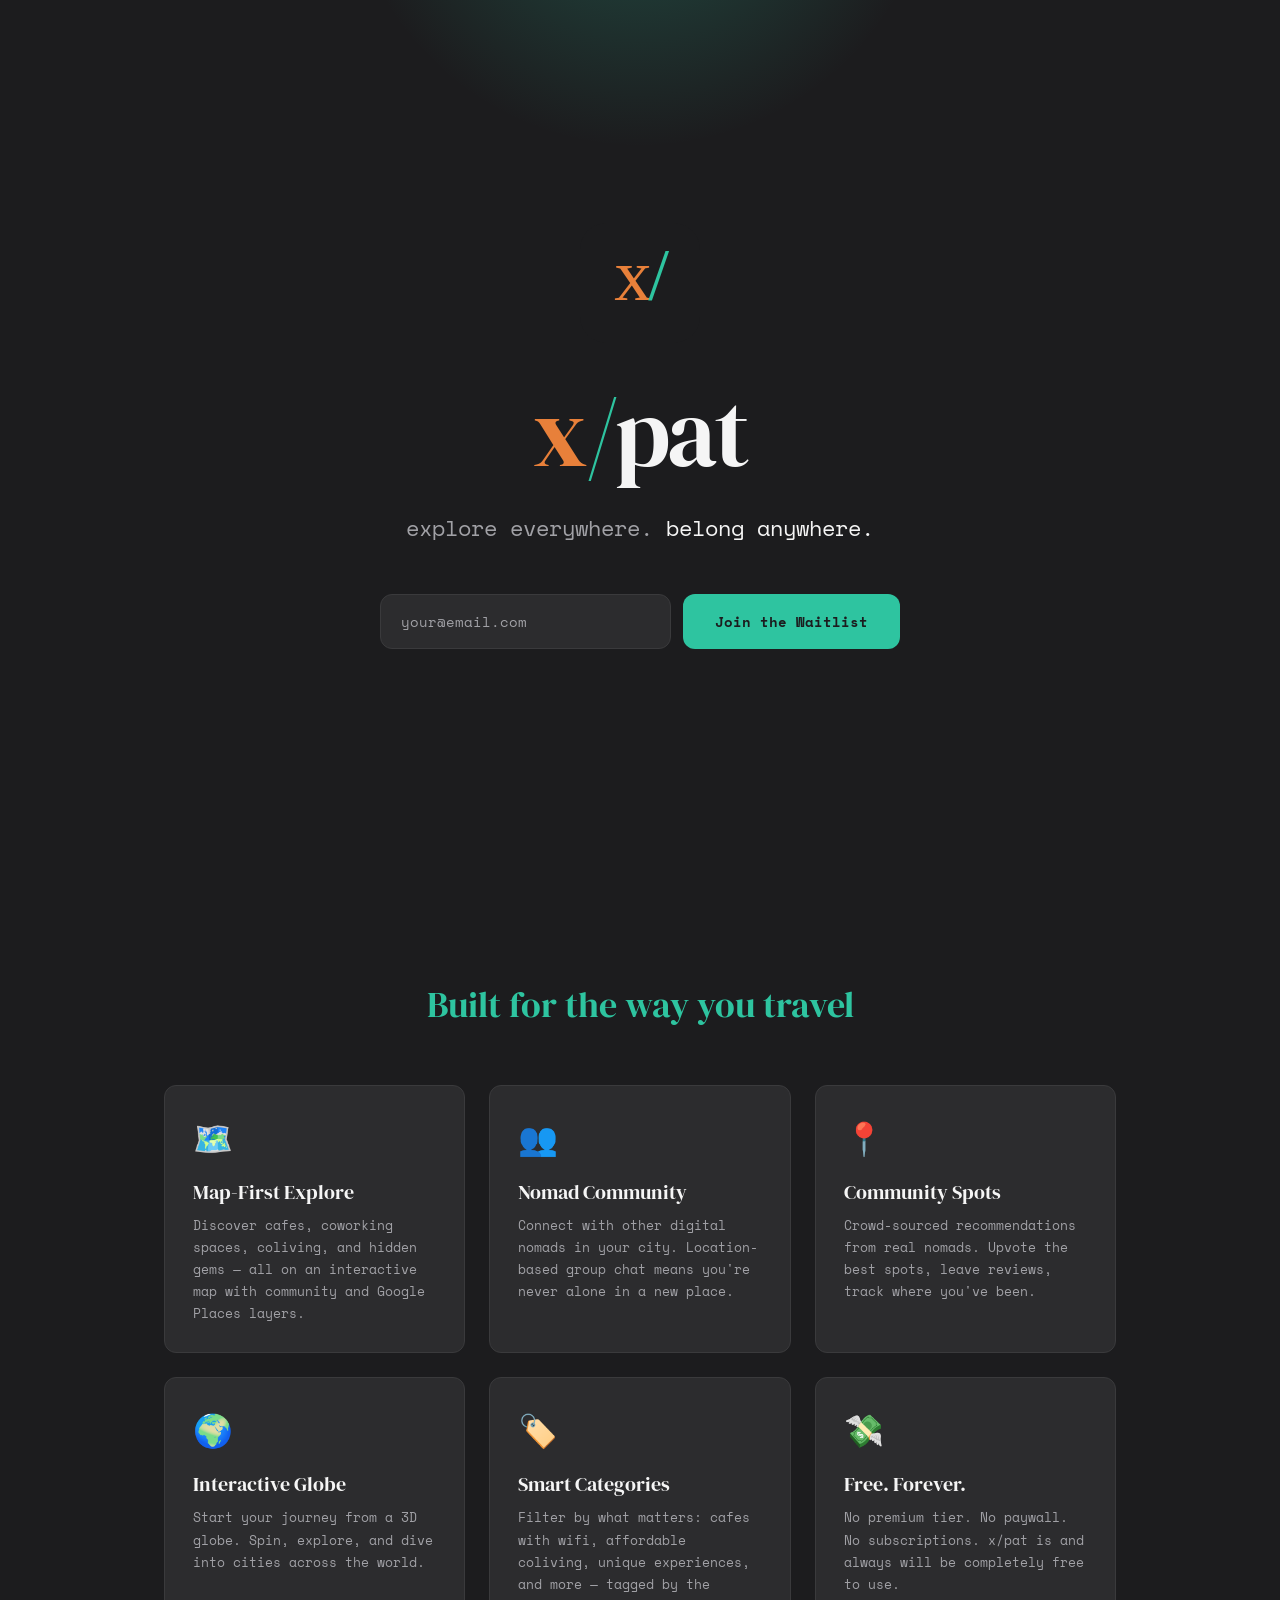
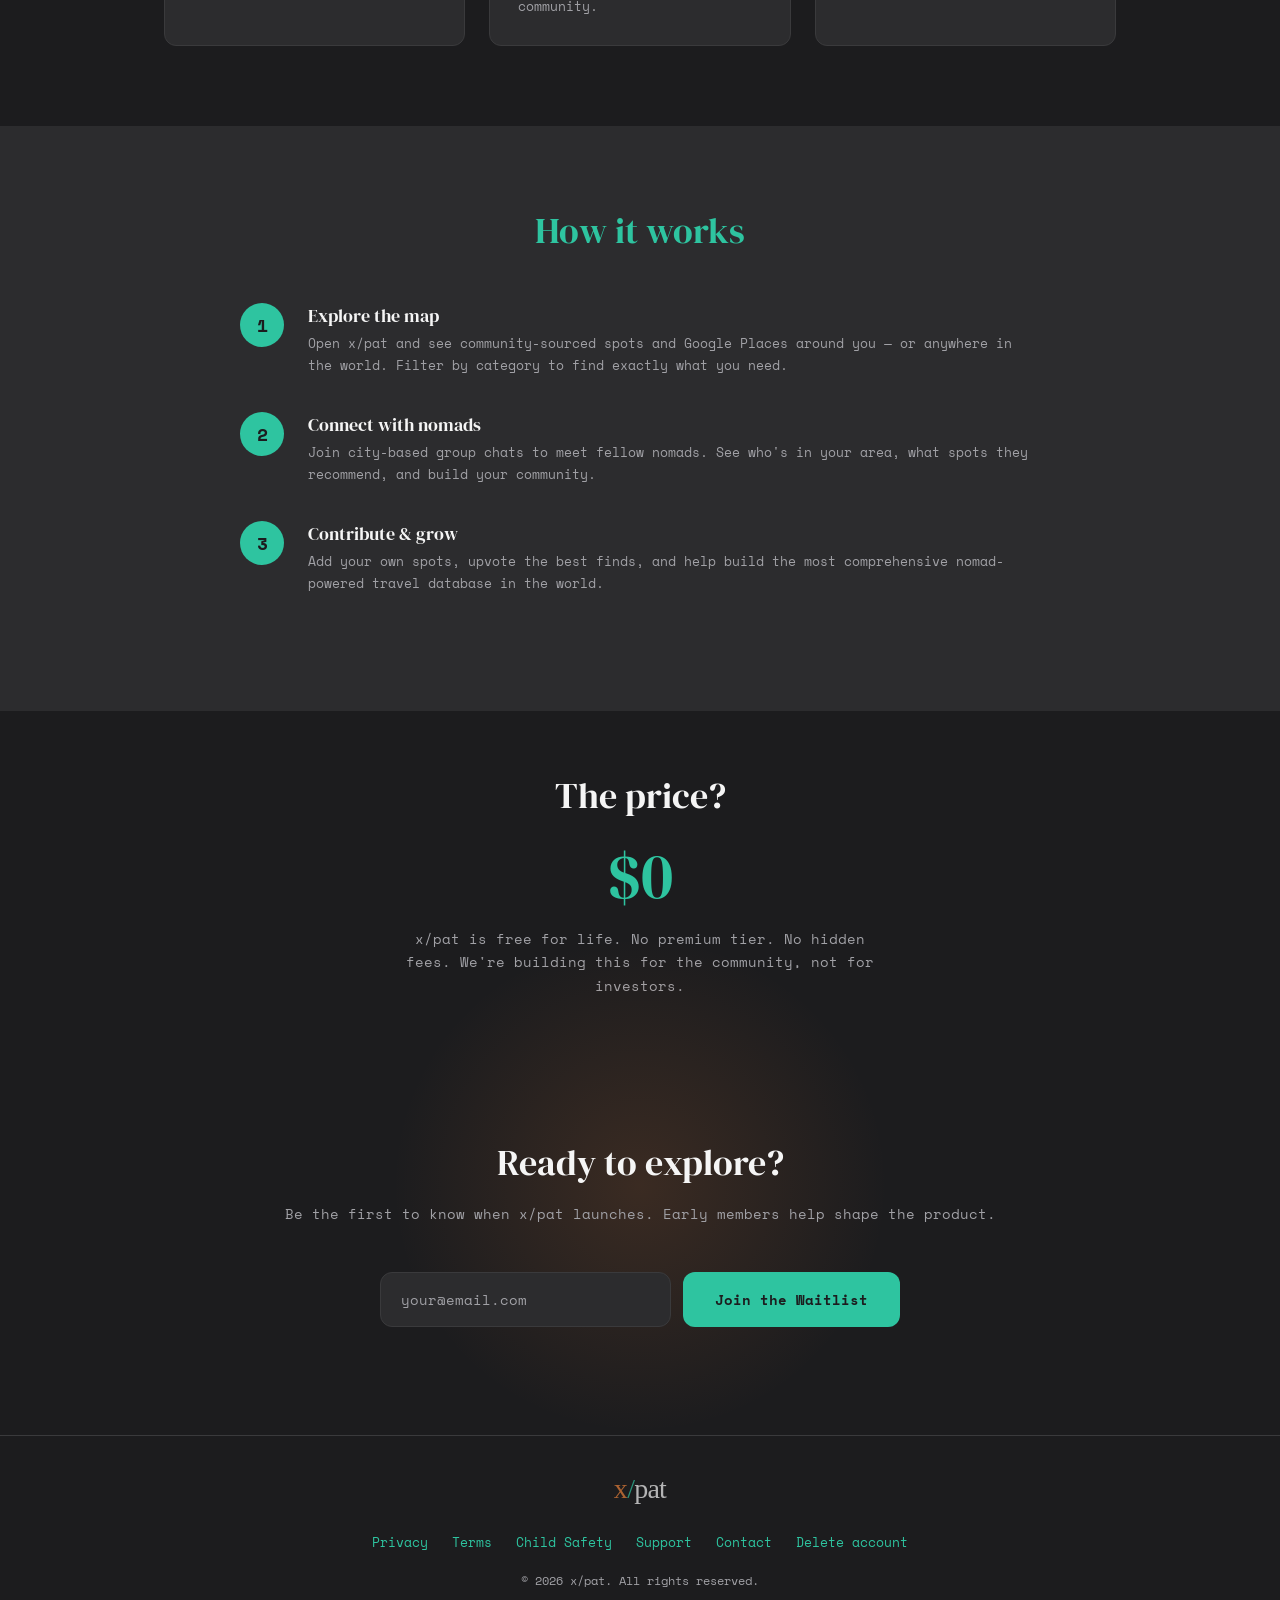
==== commit 84f6ca57: "Center the bottom waitlist form Co-Authored-By: Claude Opus 5.5 <noreply@anthropic.com>" ====
--- a/index.html
+++ b/index.html
@@ -292,6 +292,10 @@
     position: relative;
     z-index: 1;
   }
+  .cta .waitlist-form {
+    margin-left: auto;
+    margin-right: auto;
+  }
   .cta p {
     color: var(--text2);
     font-size: 14px;
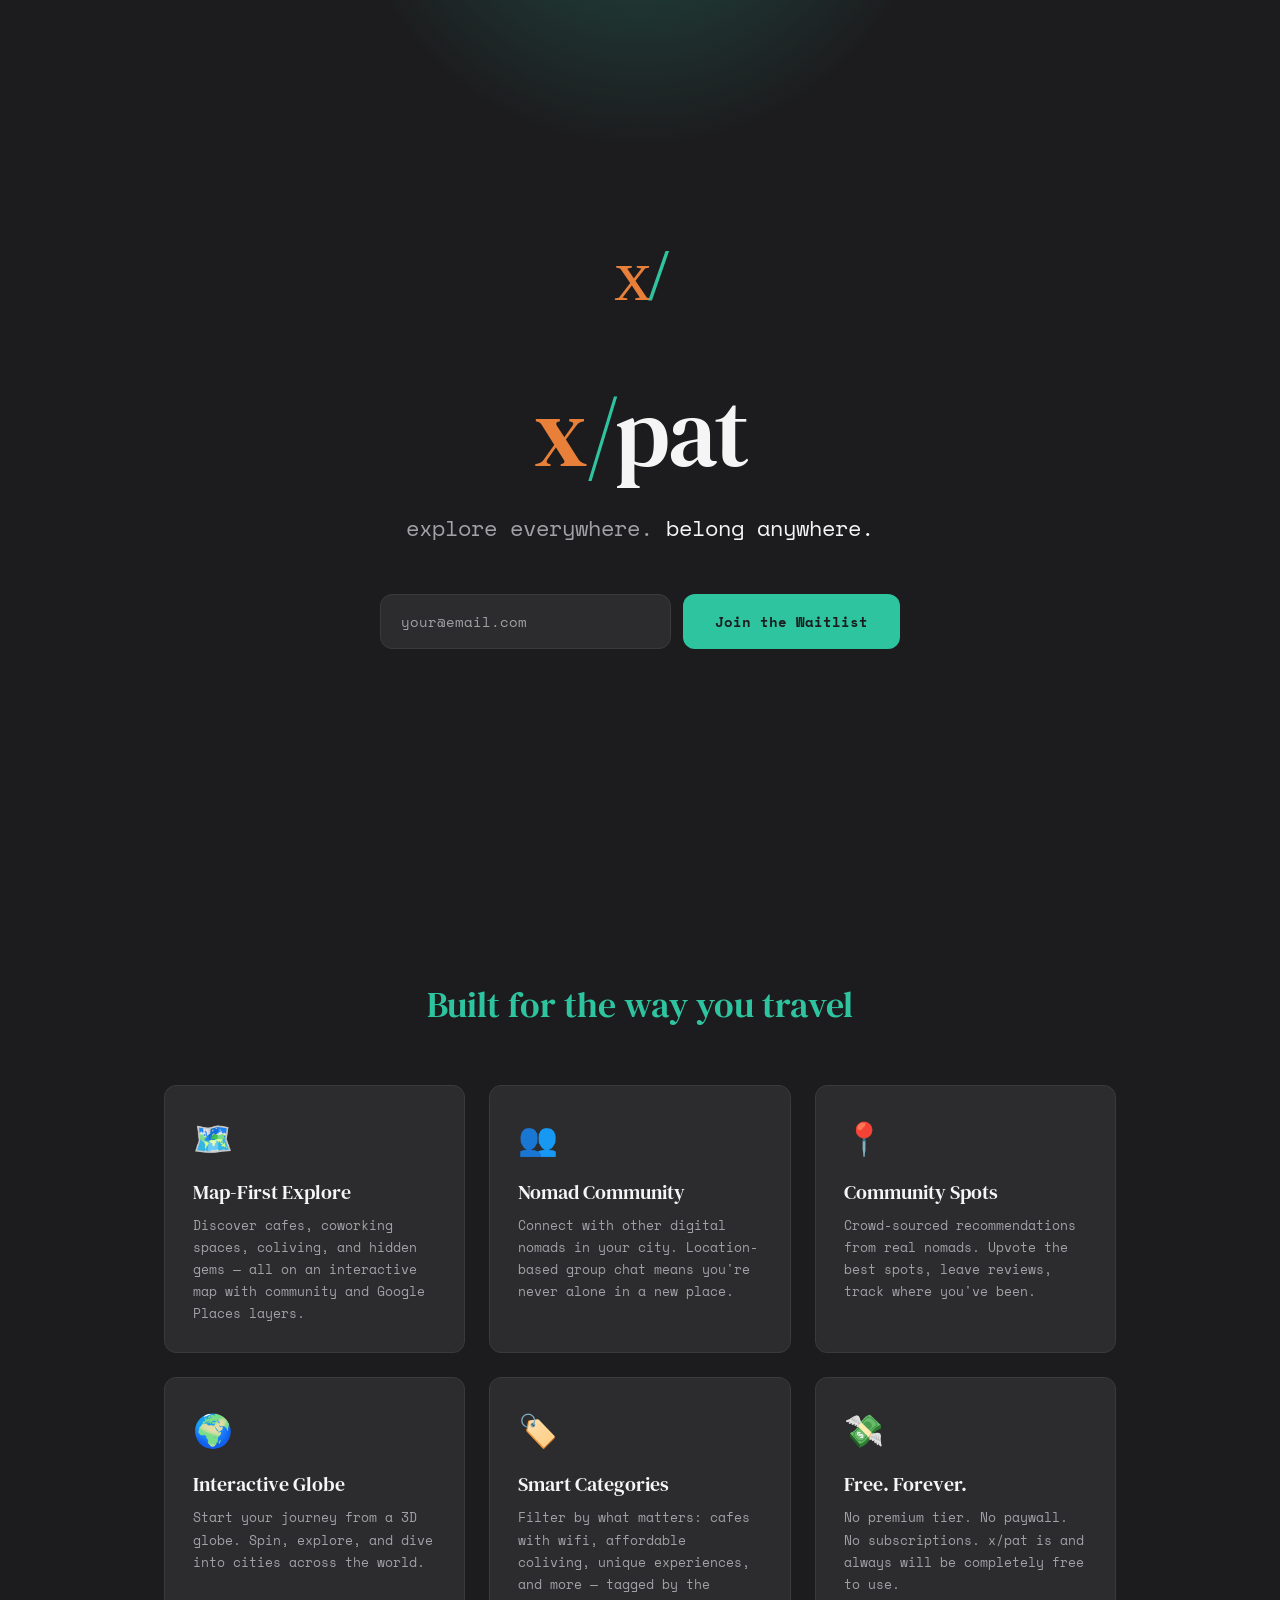
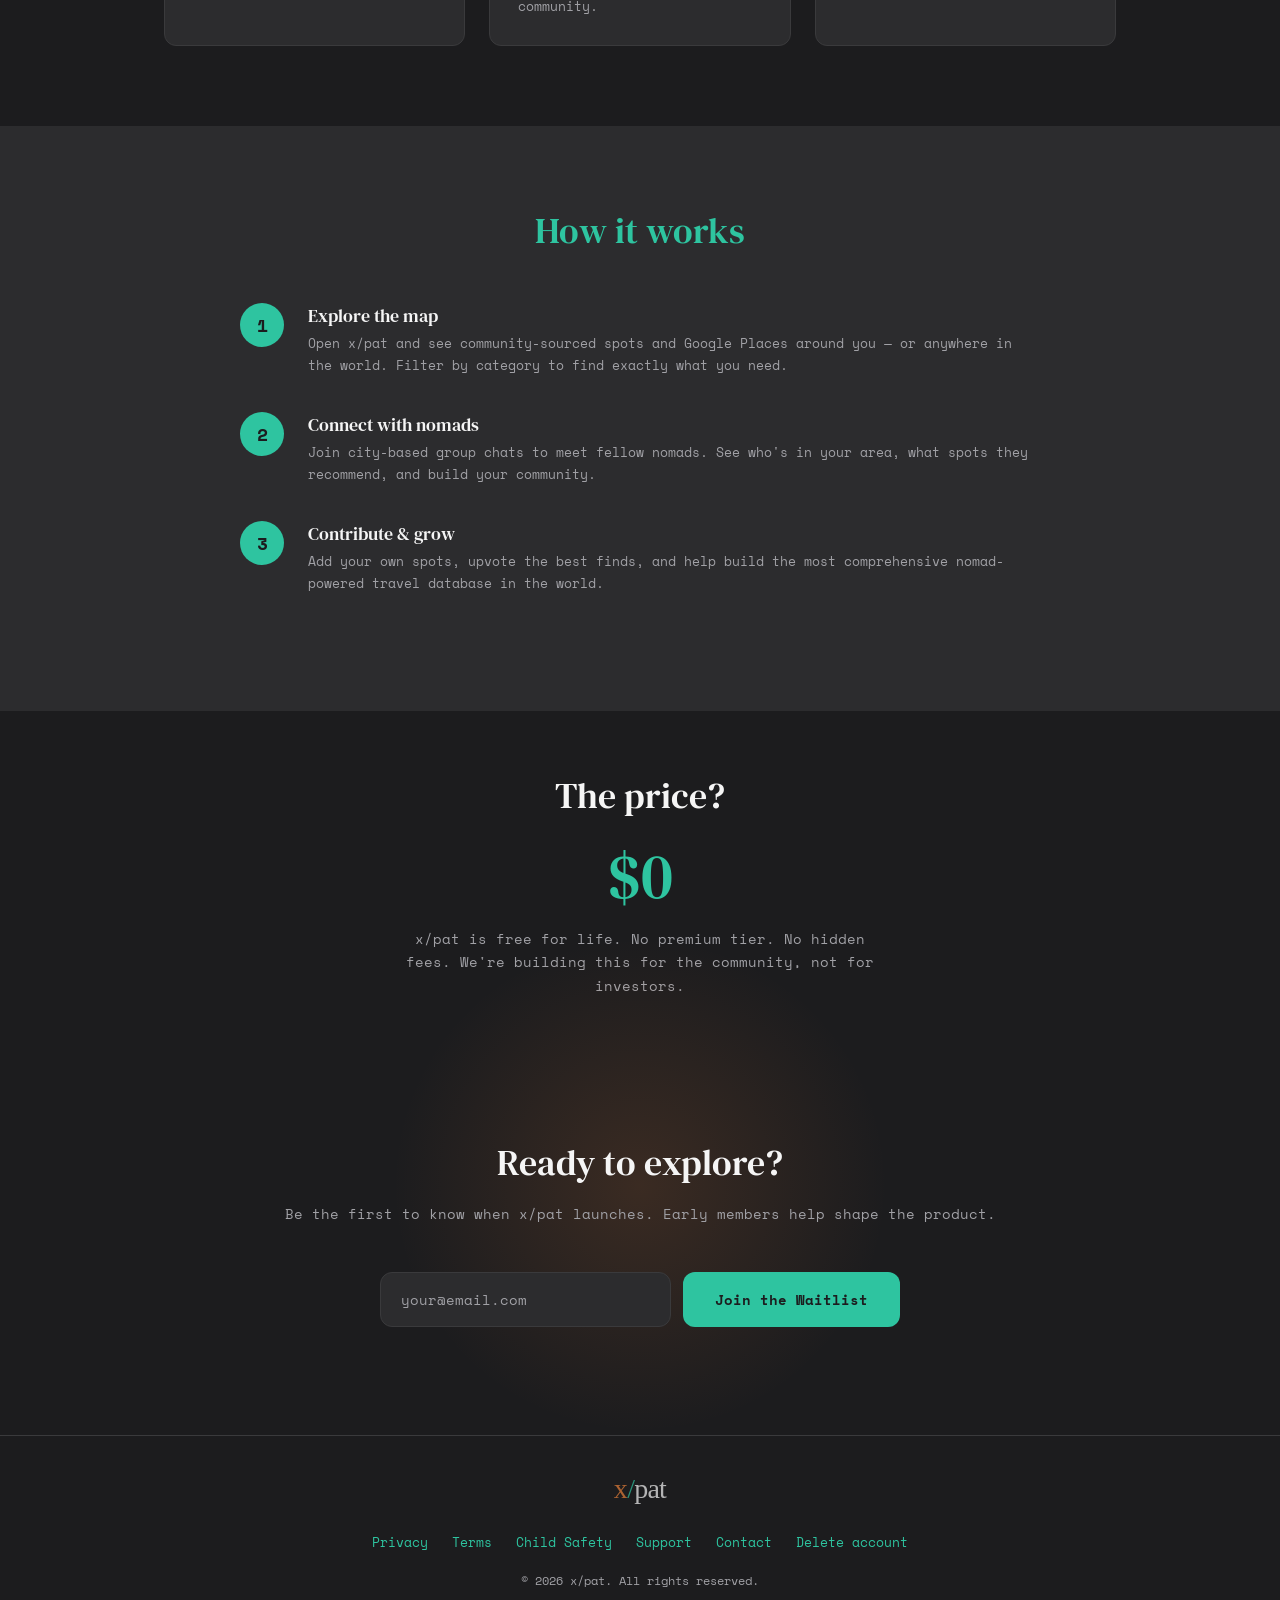
==== commit d9104391: "Privacy policy: Resend, GitHub, Google Workspace, no-sale and GPC; self-host fonts - Processors tabl" ====
--- a/index.html
+++ b/index.html
@@ -13,7 +13,7 @@
 <link rel="canonical" href="https://xpat.social">
 <meta name="apple-itunes-app" content="app-id=6760299061">
 <link rel="icon" type="image/svg+xml" href="favicon.svg">
-<link href="https://fonts.googleapis.com/css2?family=DM+Serif+Display&family=Space+Mono:wght@400;700&display=swap" rel="stylesheet">
+<link href="/fonts/fonts.css" rel="stylesheet">
 <style>
   :root {
     --teal: #2EC4A0;
--- a/fonts/fonts.css
+++ b/fonts/fonts.css
@@ -0,0 +1,5 @@
+/* Self-hosted so visitors' browsers don't contact Google Fonts (no IP sent to a
+   third party). Same files the app ships in xpat-app/assets/fonts. */
+@font-face { font-family:'DM Serif Display'; font-style:normal; font-weight:400; font-display:swap; src:url('DMSerifDisplay-Regular.ttf') format('truetype'); }
+@font-face { font-family:'Space Mono'; font-style:normal; font-weight:400; font-display:swap; src:url('SpaceMono-Regular.ttf') format('truetype'); }
+@font-face { font-family:'Space Mono'; font-style:normal; font-weight:700; font-display:swap; src:url('SpaceMono-Bold.ttf') format('truetype'); }
